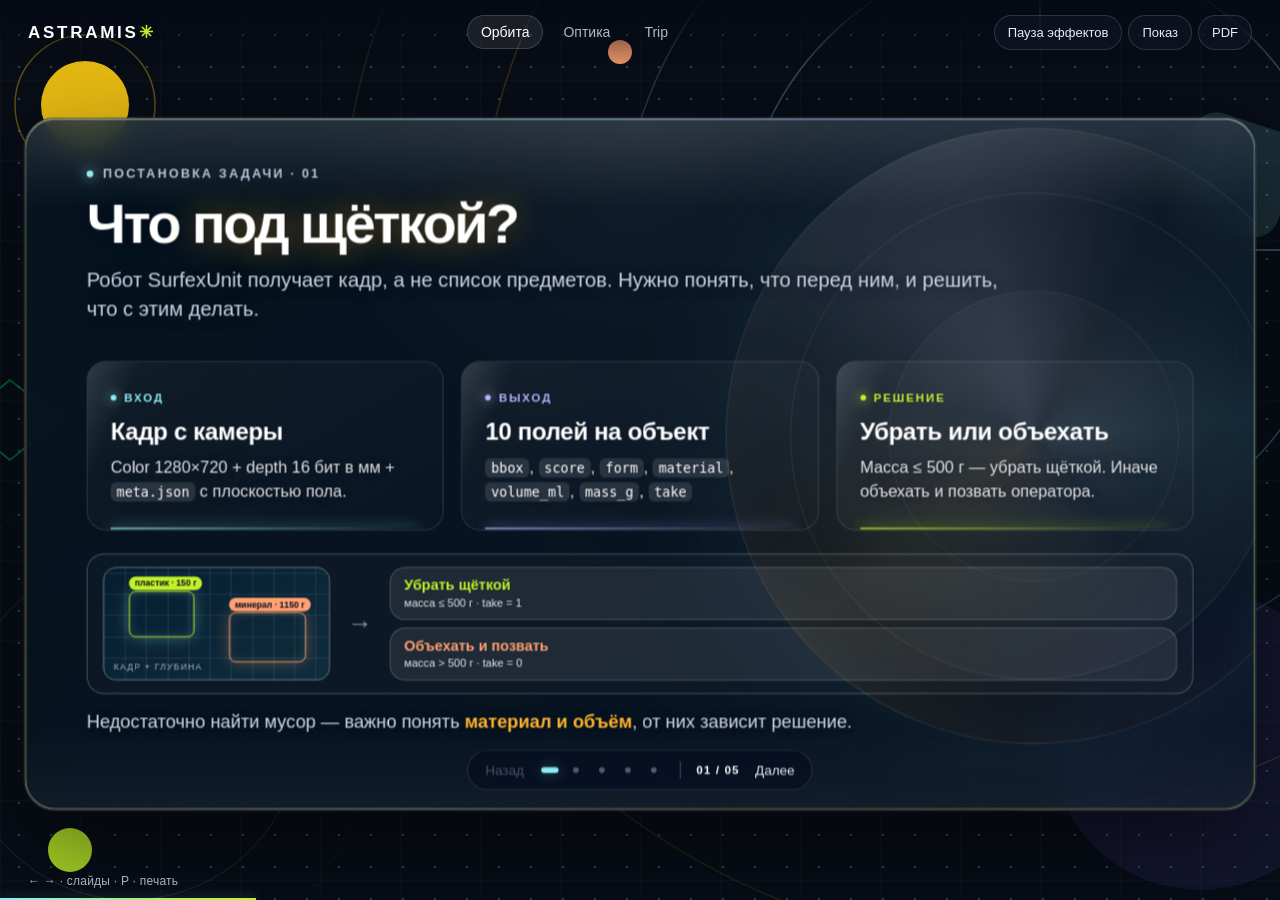
==== index.html @ 943f4153 "GitHub Pages:HTML-презентация Астрамис" ====
<!DOCTYPE html>
<html lang="ru">
<head>
<meta charset="UTF-8">
<meta name="viewport" content="width=device-width, initial-scale=1">
<title>Астрамис — Что под щёткой?</title>
<style>
  :root {
    --ink: #ffffff;
    --muted: rgba(255,255,255,.88);
    --faint: rgba(255,255,255,.62);
    --stroke: rgba(255,255,255,.34);
    --glass: rgba(255,255,255,.14);
    --glass-2: rgba(255,255,255,.08);
    /* Палитра «Научной орбиты» ЦУ + логотипа Astramis */
    --d: #8dedf9;   /* school tech, циан */
    --m: #ffb52e;   /* янтарный акцент логотипа Astramis */
    --v: #c1f229;   /* education lime ЦУ */
    --s: #b8b1ff;   /* expert blue / violet ЦУ */
    --shadow: 0 30px 80px rgba(6, 8, 34, .45), 0 8px 24px rgba(6, 8, 34, .22);
  }

  * { box-sizing: border-box; }

  html, body {
    margin: 0; height: 100%; overflow: hidden;
    background: #090b1c;
    color: var(--ink);
    font-family: -apple-system, BlinkMacSystemFont, "SF Pro Display", "SF Pro Text",
                 "Helvetica Neue", "Segoe UI", Roboto, Arial, sans-serif;
    -webkit-font-smoothing: antialiased;
  }

  /* --- Фон: техническая «орбитальная» сетка, не мягкий градиент --------- */
  #backdrop { position: fixed; inset: 0; overflow: hidden; background: #080d16; }
  #backdrop > svg { width: 100%; height: 100%; display: block; }
  .orbit-spin { transform-origin: 1120px 250px; animation: orbit 90s linear infinite; }
  @keyframes orbit { to { transform: rotate(360deg); } }

  /* --- Основная стеклянная поверхность (один слой стекла) ------------- */
  #stage {
    position: fixed; left: 50%; top: 50%;
    width: 1280px; height: 720px;
    transform-origin: center center;
    border-radius: 44px;
    background:
      linear-gradient(150deg, rgba(2,10,20,.42), rgba(2,10,20,.22) 50%, rgba(2,10,20,.38)),
      linear-gradient(150deg, rgba(255,255,255,.16) 0%, rgba(255,255,255,.05) 42%, rgba(255,255,255,.11) 100%);
    backdrop-filter: blur(26px) saturate(185%);
    backdrop-filter: url(#lens-refract) blur(26px) saturate(185%);
    -webkit-backdrop-filter: blur(26px) saturate(185%);
    border: 1px solid rgba(255,255,255,.46);
    box-shadow: var(--shadow),
                inset 0 2px 0 rgba(255,255,255,.88),
                inset 0 -22px 50px rgba(22,12,64,.22),
                inset 0 -3px 0 rgba(255,255,255,.30),
                inset 0 0 80px rgba(255,255,255,.07),
                0 0 0 1px rgba(150,210,255,.18);
    overflow: hidden;
    isolation: isolate;
  }
  /* Хроматический край — радужная кромка настоящей линзы */
  #stage::before {
    content: ""; position: absolute; inset: 0; border-radius: inherit;
    padding: 3px; z-index: 6; pointer-events: none;
    background: conic-gradient(from 215deg,
      rgba(255,255,255,1) 0deg, rgba(255,169,10,.95) 55deg, rgba(141,237,249,.95) 115deg,
      rgba(184,177,255,.95) 180deg, rgba(193,242,41,.9) 250deg,
      rgba(255,181,46,.95) 310deg, rgba(255,255,255,1) 360deg);
    -webkit-mask: linear-gradient(#000 0 0) content-box, linear-gradient(#000 0 0);
    -webkit-mask-composite: xor; mask-composite: exclude;
    opacity: 1;
  }
  /* Зеркальный блик, следующий за курсором */
  #stage::after {
    content: ""; position: absolute; inset: 0; border-radius: inherit;
    z-index: 5; pointer-events: none;
    background: radial-gradient(560px circle at var(--mx, 50%) var(--my, 0%),
      rgba(255,255,255,.16), rgba(255,255,255,.05) 38%, transparent 64%);
    opacity: .7; transition: opacity .3s ease;
  }

  /* Декоративная линза и верхний блик — объём стекла */
  .lens { position: absolute; z-index: 1; pointer-events: none;
    right: -90px; top: 46%; width: 640px; height: 640px; border-radius: 50%;
    transform: translateY(-50%);
    background:
      radial-gradient(circle at 34% 28%, rgba(255,255,255,.20), transparent 52%),
      conic-gradient(from 30deg, transparent 0deg, rgba(141,237,249,.16) 55deg,
        transparent 110deg, rgba(255,169,10,.14) 200deg, transparent 260deg,
        rgba(184,177,255,.14) 315deg, transparent 360deg);
    border: 1px solid rgba(255,255,255,.20);
    box-shadow: inset 0 0 90px rgba(255,255,255,.09), inset 0 -40px 90px rgba(2,10,20,.24),
                0 0 140px rgba(141,237,249,.12);
    opacity: .55;
  }
  .lens::before, .lens::after { content: ""; position: absolute; border-radius: 50%; }
  .lens::before { inset: 66px; border: 1px solid rgba(255,255,255,.16);
    background: radial-gradient(circle at 60% 70%, rgba(255,255,255,.09), transparent 60%); }
  .lens::after { inset: 168px; border: 1px solid rgba(255,255,255,.12);
    background: radial-gradient(circle at 40% 30%, rgba(255,255,255,.10), transparent 65%); }
  .sheen { position: absolute; inset: 0; z-index: 4; pointer-events: none; border-radius: inherit;
    background: linear-gradient(180deg, rgba(255,255,255,.12) 0%, transparent 13%,
      transparent 88%, rgba(255,255,255,.04) 100%);
    overflow: hidden;
  }
  .sheen::after { content: ""; position: absolute; inset: -30%;
    background: linear-gradient(105deg, transparent 43%, rgba(255,255,255,.09) 50%, transparent 57%);
    transform: translateX(-45%); animation: sweep 11s ease-in-out infinite; }
  @keyframes sweep { 0%, 55% { transform: translateX(-45%); } 100% { transform: translateX(45%); } }

  .slide {
    position: absolute; inset: 0; z-index: 2;
    padding: 54px 76px 92px;
    display: none; flex-direction: column;
    animation: rise .5s cubic-bezier(.22,1,.36,1) both;
  }
  .slide.active { display: flex; }
  @keyframes rise { from { opacity: 0; transform: translateY(14px) scale(.99); } to { opacity: 1; transform: none; } }

  .kicker { display: flex; align-items: center; gap: 10px; margin-bottom: 14px;
    font-size: 12px; font-weight: 700; letter-spacing: .24em; text-transform: uppercase;
    color: var(--faint); }
  .kicker i { width: 7px; height: 7px; border-radius: 50%; background: var(--d);
    box-shadow: 0 0 14px var(--d); }

  h1 { margin: 0; font-size: 56px; line-height: 1.03; letter-spacing: -.038em;
       font-weight: 700; color: #fff; text-shadow: 0 2px 22px rgba(4, 6, 28, .6); }
  h1 .accent { color: #fff; text-shadow: 0 0 34px rgba(255,181,46,.45), 0 2px 22px rgba(2,6,16,.6); }
  .sub { margin: 14px 0 0; font-size: 20px; line-height: 1.45; color: rgba(255,255,255,.92);
    max-width: 980px; text-shadow: 0 2px 14px rgba(8,10,40,.48); }

  /* --- Полупрозрачные карточки: стекло только на одном слое ------------ */
  .cards { display: grid; gap: 18px; margin-top: 38px; }
  .cards.cols-3 { grid-template-columns: repeat(3, 1fr); }
  .card {
    position: relative; overflow: hidden;
    border-radius: 28px; padding: 26px 24px;
    background: linear-gradient(155deg, rgba(255,255,255,.19), rgba(255,255,255,.055));
    border: 1px solid rgba(255,255,255,.3);
    box-shadow: inset 0 1px 0 rgba(255,255,255,.5), 0 14px 34px rgba(8,10,40,.18);
    transition: transform .35s cubic-bezier(.22,1,.36,1), box-shadow .35s ease, background .35s ease;
  }
  .card::before { content: ""; position: absolute; inset: 0; pointer-events: none;
    background: linear-gradient(115deg, transparent 28%, rgba(255,255,255,.18) 45%, transparent 62%);
    transform: translateX(-60%); transition: transform .7s ease; }
  .card::after { content: ""; position: absolute; left: 24px; right: 24px; bottom: 0; height: 2px;
    background: linear-gradient(90deg, var(--c), transparent); opacity: .8;
    box-shadow: 0 0 14px var(--c); }
  .card:hover { transform: translateY(-4px);
    box-shadow: inset 0 1px 0 rgba(255,255,255,.65), 0 22px 46px rgba(8,10,40,.26); }
  .card:hover::before { transform: translateX(60%); }
  .card .tag { display: inline-flex; align-items: center; gap: 8px; font-size: 11px;
    font-weight: 800; letter-spacing: .16em; text-transform: uppercase; color: var(--c, #fff);
    margin-bottom: 14px; }
  .card .tag::before { content: ""; width: 6px; height: 6px; border-radius: 50%;
    background: currentColor; box-shadow: 0 0 12px currentColor; }
  .card h3 { margin: 0 0 10px; font-size: 22px; font-weight: 650; letter-spacing: -.015em; }
  .card p { margin: 0; font-size: 15.5px; line-height: 1.5; color: rgba(255,255,255,.88);
    text-shadow: 0 1px 10px rgba(10,10,40,.35); }
  .card code { font-family: "SF Mono", ui-monospace, Menlo, monospace; font-size: 13.5px;
    color: #fff; background: rgba(255,255,255,.12); padding: 2px 6px; border-radius: 6px; }

  /* Мини-превью демо на первом слайде */
  .preview-strip { margin-top: 24px; border-radius: 24px; padding: 13px 16px;
    display: flex; align-items: center; gap: 18px;
    background: linear-gradient(100deg, rgba(255,255,255,.15), rgba(255,255,255,.04));
    border: 1px solid rgba(255,255,255,.26);
    box-shadow: inset 0 1px 0 rgba(255,255,255,.45), 0 12px 30px rgba(8,10,40,.16); }
  .mini-frame { position: relative; width: 236px; height: 118px; flex: none; overflow: hidden;
    border-radius: 14px; border: 1px solid rgba(255,255,255,.3);
    background:
      repeating-linear-gradient(0deg, rgba(255,255,255,.09) 0 1px, transparent 1px 22px),
      repeating-linear-gradient(90deg, rgba(255,255,255,.09) 0 1px, transparent 1px 22px),
      linear-gradient(150deg, rgba(6,32,54,.8), rgba(18,58,74,.65)); }
  .mini-frame::after { content: "КАДР + ГЛУБИНА"; position: absolute; left: 10px; bottom: 8px;
    font-size: 9px; letter-spacing: .14em; color: rgba(255,255,255,.65); }
  .bbox { position: absolute; border: 1.5px solid; border-radius: 7px; }
  .bbox.a { left: 26px; top: 24px; width: 68px; height: 48px; border-color: var(--v);
    box-shadow: 0 0 16px rgba(143,240,210,.35), inset 0 0 12px rgba(143,240,210,.14); }
  .bbox.b { right: 24px; top: 46px; width: 80px; height: 52px; border-color: #ffa171;
    box-shadow: 0 0 16px rgba(255,161,113,.32), inset 0 0 12px rgba(255,161,113,.12); }
  .bbox span { position: absolute; top: -16px; left: -1px; white-space: nowrap;
    font-size: 9px; padding: 2px 6px; border-radius: 99px; color: #0a0c20; font-weight: 700; }
  .bbox.a span { background: var(--v); }
  .bbox.b span { background: #ffa171; }
  .decisions { flex: 1; display: grid; gap: 8px; }
  .decision { border-radius: 16px; padding: 9px 14px;
    background: rgba(255,255,255,.08); border: 1px solid rgba(255,255,255,.2); }
  .decision b { display: block; font-size: 15px; font-weight: 700; }
  .decision span { font-size: 11.5px; color: var(--muted); }
  .decision.go b { color: var(--v); }
  .decision.no b { color: #ffa171; }
  .strip-arrow { font-size: 26px; color: rgba(255,255,255,.55); }

  .bottom-line { margin-top: auto; padding-top: 18px; font-size: 18px;
    color: rgba(255,255,255,.9); text-shadow: 0 1px 12px rgba(8,10,40,.3); }
  .bottom-line b { color: var(--m); font-weight: 650; }

  /* --- Слайд 2: конвейер ------------------------------------------------ */
  .flow { display: flex; align-items: stretch; gap: 8px; margin-top: 36px; }
  .step { flex: 1; position: relative; overflow: hidden; border-radius: 26px;
    padding: 24px 18px 22px;
    background: linear-gradient(160deg, rgba(255,255,255,.17), rgba(255,255,255,.05));
    border: 1px solid rgba(255,255,255,.28);
    box-shadow: inset 0 1px 0 rgba(255,255,255,.48), 0 12px 30px rgba(8,10,40,.16); }
  .step .n { position: absolute; right: 16px; top: 8px; font-size: 48px; font-weight: 700;
    letter-spacing: -.06em; color: rgba(255,255,255,.09); }
  .step h3 { margin: 0 0 10px; font-size: 19px; font-weight: 650; color: var(--c); }
  .step p { margin: 0; font-size: 14.5px; line-height: 1.48; color: var(--muted); }
  .step code { font-family: "SF Mono", ui-monospace, Menlo, monospace; font-size: 12.5px; color: #fff; }
  .arrow { align-self: center; font-size: 22px; color: rgba(255,255,255,.5); padding: 0 2px; }
  .badges { display: flex; gap: 10px; margin-top: 24px; flex-wrap: wrap; }
  .badge { font-size: 13.5px; padding: 9px 16px; border-radius: 999px;
    background: rgba(255,255,255,.10); border: 1px solid rgba(255,255,255,.26);
    box-shadow: inset 0 1px 0 rgba(255,255,255,.35); color: var(--muted); }
  .badge b { color: #fff; font-weight: 650; }

  /* --- Слайд 3: метрика ------------------------------------------------- */
  .formula { margin-top: 26px; border-radius: 24px; padding: 22px 28px;
    font-size: 27px; font-weight: 650; letter-spacing: -.01em;
    background: linear-gradient(100deg, rgba(141,237,249,.18), rgba(184,177,255,.14), rgba(255,181,46,.16));
    border: 1px solid rgba(255,255,255,.34);
    box-shadow: inset 0 1px 0 rgba(255,255,255,.55), 0 14px 34px rgba(8,10,40,.2); }
  .formula .d { color: var(--d); } .formula .m { color: var(--m); }
  .formula .v { color: var(--v); } .formula .s { color: var(--s); }
  .metric-table { width: 100%; border-collapse: separate; border-spacing: 0 8px;
    margin-top: 16px; font-size: 16.5px; table-layout: fixed; }
  .metric-table th { text-align: left; font-size: 11px; letter-spacing: .16em;
    text-transform: uppercase; color: var(--faint); padding: 0 14px 4px; font-weight: 700; }
  .metric-table th:nth-child(1) { width: 20%; }
  .metric-table th:nth-child(2) { width: 8%; }
  .metric-table th:nth-child(3) { width: 42%; }
  .metric-table th:nth-child(4) { width: 24%; }
  .metric-table th:nth-child(5) { width: 6%; }
  .metric-table td { padding: 12px 14px; background: rgba(255,255,255,.07);
    border-top: 1px solid rgba(255,255,255,.18); border-bottom: 1px solid rgba(255,255,255,.12); }
  .metric-table td:first-child { border-radius: 16px 0 0 16px; border-left: 1px solid rgba(255,255,255,.18); font-weight: 650; }
  .metric-table td:last-child { border-radius: 0 16px 16px 0; border-right: 1px solid rgba(255,255,255,.18); }
  .metric-table .w { font-weight: 750; font-variant-numeric: tabular-nums; }
  .bar { height: 10px; border-radius: 99px; background: rgba(0,0,0,.18); overflow: hidden;
    box-shadow: inset 0 1px 2px rgba(0,0,0,.2); }
  .bar > i { display: block; height: 100%; border-radius: 99px; background: var(--c);
    box-shadow: 0 0 16px var(--c); }
  .metric-table .base { color: var(--m); font-weight: 750; font-variant-numeric: tabular-nums; }

  .note { margin-top: auto; padding: 16px 22px; border-radius: 20px; font-size: 16.5px;
    background: linear-gradient(100deg, rgba(255,181,46,.16), rgba(255,255,255,.05));
    border: 1px solid rgba(255,190,80,.35);
    box-shadow: inset 0 1px 0 rgba(255,255,255,.4), 0 12px 28px rgba(8,10,40,.16); }
  .note b { color: var(--m); font-weight: 700; }

  /* --- Слайд 4: результаты ---------------------------------------------- */
  .results-grid { display: grid; grid-template-columns: 1.05fr .95fr; gap: 22px; margin-top: 30px; }
  table.results { width: 100%; border-collapse: separate; border-spacing: 0 6px; font-size: 17px; }
  table.results th, table.results td { padding: 11px 12px; text-align: right; }
  table.results th:first-child, table.results td:first-child { text-align: left; }
  table.results thead th { color: var(--faint); font-size: 11px; letter-spacing: .16em;
    text-transform: uppercase; }
  table.results tbody td { background: rgba(255,255,255,.07);
    border-top: 1px solid rgba(255,255,255,.16); border-bottom: 1px solid rgba(255,255,255,.1);
    font-variant-numeric: tabular-nums; }
  table.results tbody td:first-child { border-radius: 14px 0 0 14px; border-left: 1px solid rgba(255,255,255,.16); }
  table.results tbody td:last-child { border-radius: 0 14px 14px 0; border-right: 1px solid rgba(255,255,255,.16); }
  table.results .was { color: var(--muted); }
  table.results .now { font-weight: 750; color: var(--v); }
  table.results tfoot td { font-weight: 750; font-size: 20px; padding-top: 12px; }
  .chart { border-radius: 26px; padding: 22px 24px;
    background: linear-gradient(155deg, rgba(255,255,255,.16), rgba(255,255,255,.05));
    border: 1px solid rgba(255,255,255,.28);
    box-shadow: inset 0 1px 0 rgba(255,255,255,.5), 0 14px 34px rgba(8,10,40,.18); }
  .chart h4 { margin: 0 0 20px; font-size: 11px; color: var(--faint);
    text-transform: uppercase; letter-spacing: .16em; }
  .chart-row { margin-bottom: 16px; }
  .chart-row .lbl { display: flex; justify-content: space-between; font-size: 13.5px; margin-bottom: 7px; }
  .chart-row .lbl span:first-child { color: var(--c); font-weight: 700; }
  .chart-pair { height: 11px; background: rgba(0,0,0,.18); border-radius: 99px;
    position: relative; overflow: hidden; box-shadow: inset 0 1px 2px rgba(0,0,0,.2); }
  .chart-pair .old { position: absolute; inset: 0 auto 0 0; width: 0;
    background: rgba(255,255,255,.28); border-radius: 99px; }
  .chart-pair .new { position: absolute; inset: 0 auto 0 0; width: 0;
    background: var(--c); border-radius: 99px; box-shadow: 0 0 16px var(--c); }

  /* --- Слайд 5: разбор -------------------------------------------------- */
  .cols-3-plain { display: grid; grid-template-columns: repeat(3, 1fr); gap: 18px; margin-top: 28px; }
  .col { position: relative; border-radius: 26px; padding: 22px; overflow: hidden;
    background: linear-gradient(155deg, rgba(255,255,255,.16), rgba(255,255,255,.05));
    border: 1px solid rgba(255,255,255,.28);
    box-shadow: inset 0 1px 0 rgba(255,255,255,.48), 0 14px 34px rgba(8,10,40,.18); }
  .col::before { content: ""; position: absolute; left: 22px; right: 22px; top: 0; height: 3px;
    background: var(--c); box-shadow: 0 0 18px var(--c); border-radius: 0 0 99px 99px; }
  .col h3 { margin: 4px 0 14px; font-size: 19px; font-weight: 650; color: var(--c); }
  .col ul { margin: 0; padding-left: 18px; }
  .col li { font-size: 14.5px; line-height: 1.5; color: var(--muted); margin-bottom: 9px; }
  .col li::marker { color: var(--c); }

  .placeholder { margin-top: 18px; border-radius: 22px; padding: 14px 20px;
    text-align: center; font-size: 14.5px; color: var(--muted);
    background: rgba(255,255,255,.06); border: 1.5px dashed rgba(255,255,255,.3); }
  .placeholder img { display: none; max-height: 132px; max-width: 100%; border-radius: 12px; }
  .placeholder.filled { border-style: solid; padding: 8px; background: rgba(255,255,255,.12); }
  .placeholder.filled img { display: block; margin: 0 auto; }
  .placeholder.filled span { display: none; }

  /* --- Нижняя «панель инструментов» ------------------------------------ */
  .toolbar { position: absolute; z-index: 7; left: 50%; bottom: 22px; transform: translateX(-50%);
    height: 46px; padding: 0 18px; display: flex; align-items: center; gap: 16px;
    border-radius: 999px;
    background: linear-gradient(180deg, rgba(255,255,255,.20), rgba(255,255,255,.09));
    backdrop-filter: blur(24px) saturate(170%);
    -webkit-backdrop-filter: blur(24px) saturate(170%);
    border: 1px solid rgba(255,255,255,.4);
    box-shadow: inset 0 1px 0 rgba(255,255,255,.65), 0 12px 30px rgba(8,10,40,.3);
    font-size: 12px; letter-spacing: .1em; text-transform: uppercase; color: var(--faint);
    user-select: none; }
  .dots { display: flex; gap: 7px; }
  .dots i { width: 7px; height: 7px; border-radius: 50%; background: rgba(255,255,255,.32);
    transition: .35s cubic-bezier(.22,1,.36,1); }
  .dots i.on { width: 24px; border-radius: 99px; background: #fff; box-shadow: 0 0 14px rgba(255,255,255,.8); }
  .toolbar .sep { width: 1px; height: 18px; background: rgba(255,255,255,.25); }
  .toolbar .count { color: #fff; font-variant-numeric: tabular-nums; font-weight: 700; }

  .hint { position: fixed; right: 16px; bottom: 12px; z-index: 8;
    font-size: 11px; letter-spacing: .08em; color: rgba(255,255,255,.4); }

  @media (prefers-reduced-motion: reduce) {
    .orbit-spin, .sheen::after { animation: none !important; }
    .slide, .card { animation: none !important; transition: none !important; }
  }
  @supports not ((backdrop-filter: blur(1px)) or (-webkit-backdrop-filter: blur(1px))) {
    #stage { background: rgba(26,28,60,.94); }
  }

  @media print {
    @page { size: 16in 9in; margin: 0; }
    html, body { overflow: visible; background: #fff; }
    #backdrop { position: fixed; }
    .hint { display: none; }
    #stage { position: static; transform: none !important; width: 100%; height: auto;
             border-radius: 0; border: none; box-shadow: none; }
    .slide { position: relative; inset: auto; display: flex !important;
             width: 100%; height: 9in; page-break-after: always; break-after: page; }
  }
</style>
<link rel="stylesheet" href="assets/presentation.css">
</head>
<body data-theme="orbit">

<!-- SVG-фильтр: реальное преломление фона (линза), а не только размытие -->
<svg width="0" height="0" aria-hidden="true" style="position:absolute">
  <filter id="lens-refract" x="-15%" y="-15%" width="130%" height="130%">
    <feTurbulence type="fractalNoise" baseFrequency="0.0022 0.004" numOctaves="2" seed="7" result="noise"/>
    <feDisplacementMap in="SourceGraphic" in2="noise" scale="20"
                       xChannelSelector="R" yChannelSelector="G"/>
  </filter>
</svg>

<div id="backdrop">
  <svg viewBox="0 0 1440 900" preserveAspectRatio="xMidYMid slice" aria-hidden="true">
    <defs>
      <pattern id="fine-grid" width="80" height="80" patternUnits="userSpaceOnUse">
        <path d="M80 0H0V80" fill="none" stroke="rgba(255,255,255,.045)" stroke-width="1"/>
      </pattern>
      <pattern id="dot-grid" width="32" height="32" patternUnits="userSpaceOnUse">
        <circle cx="3" cy="3" r="1.3" fill="rgba(141,237,249,.22)"/>
      </pattern>
    </defs>
    <rect width="1440" height="900" fill="#080d16"/>
    <rect width="1440" height="900" fill="url(#fine-grid)"/>
    <rect width="1440" height="900" fill="url(#dot-grid)"/>

    <g class="orbit-spin" fill="none">
      <circle cx="1120" cy="250" r="300" stroke="rgba(141,237,249,.26)" stroke-width="1.5"/>
      <circle cx="1120" cy="250" r="420" stroke="rgba(184,177,255,.20)" stroke-width="1.5"/>
      <circle cx="1120" cy="250" r="560" stroke="rgba(253,205,18,.16)" stroke-width="1.5"/>
      <circle cx="1120" cy="250" r="700" stroke="rgba(193,242,41,.10)" stroke-width="1.5"/>
      <g stroke="rgba(141,237,249,.28)" stroke-width="2">
        <path d="M1120 -30V40 M1120 460V530 M840 250H910 M1330 250H1400"/>
      </g>
    </g>

    <g fill="none" stroke="rgba(255,255,255,.10)" stroke-width="1">
      <circle cx="210" cy="730" r="170"/>
      <circle cx="210" cy="730" r="240" stroke-dasharray="2 12"/>
    </g>

    <!-- Точные акценты палитры ЦУ -->
    <circle cx="165" cy="105" r="44" fill="#fdcd12" opacity=".9"/>
    <circle cx="165" cy="105" r="70" fill="none" stroke="#fdcd12" stroke-opacity=".35" stroke-width="1.5"/>
    <rect x="1260" y="120" width="110" height="110" rx="26" fill="#8dedf9" opacity=".14"
          transform="rotate(18 1315 175)"/>
    <circle cx="1280" cy="740" r="150" fill="#775aff" opacity=".10"/>
    <circle cx="150" cy="850" r="22" fill="#c1f229" opacity=".85"/>
    <circle cx="700" cy="52" r="12" fill="#ffa171" opacity=".9"/>
    <path d="M40 420L90 380L140 420L90 460Z" fill="none" stroke="#00a651"
          stroke-opacity=".5" stroke-width="2"/>
  </svg>
</div>

<div id="stage">
  <div class="lens"></div>
  <div class="sheen"></div>

  <!-- 1. ЗАДАЧА -->
  <section class="slide active">
    <div class="kicker"><i></i>Постановка задачи · 01</div>
    <h1>Что <span class="accent">под щёткой?</span></h1>
    <p class="sub">Робот SurfexUnit получает кадр, а не список предметов. Нужно понять, что перед ним, и решить, что с этим делать.</p>
    <div class="cards cols-3">
      <div class="card" style="--c: var(--d)">
        <div class="tag">Вход</div>
        <h3>Кадр с камеры</h3>
        <p>Color 1280×720 + depth 16 бит в мм + <code>meta.json</code> с плоскостью пола.</p>
      </div>
      <div class="card" style="--c: var(--s)">
        <div class="tag">Выход</div>
        <h3>10 полей на объект</h3>
        <p><code>bbox</code>, <code>score</code>, <code>form</code>, <code>material</code>, <code>volume_ml</code>, <code>mass_g</code>, <code>take</code></p>
      </div>
      <div class="card" style="--c: var(--v)">
        <div class="tag">Решение</div>
        <h3>Убрать или объехать</h3>
        <p>Масса ≤ 500 г — убрать щёткой. Иначе объехать и позвать оператора.</p>
      </div>
    </div>
    <div class="preview-strip">
      <div class="mini-frame">
        <div class="bbox a"><span>пластик · 150 г</span></div>
        <div class="bbox b"><span>минерал · 1150 г</span></div>
      </div>
      <div class="strip-arrow">→</div>
      <div class="decisions">
        <div class="decision go"><b>Убрать щёткой</b><span>масса ≤ 500 г · take = 1</span></div>
        <div class="decision no"><b>Объехать и позвать</b><span>масса &gt; 500 г · take = 0</span></div>
      </div>
    </div>
    <div class="bottom-line">Недостаточно найти мусор — важно понять <b>материал и объём</b>, от них зависит решение.</div>
  </section>

  <!-- 2. ПОДХОД -->
  <section class="slide">
    <div class="kicker"><i></i>Подход · 02</div>
    <h1>План конвейера: четыре шага</h1>
    <p class="sub">Рабочая схема решения. Итоговый состав подтвердим после экспериментов.</p>
    <div class="flow">
      <div class="step" style="--c: var(--d)"><div class="n">1</div><h3>Детектор</h3><p>YOLO-seg: bbox, маска и <code>form</code> — сыпучая или твёрдая.</p></div>
      <div class="arrow">→</div>
      <div class="step" style="--c: var(--m)"><div class="n">2</div><h3>Материал</h3><p>Crops по маскам: цвет, гистограммы, дыристость глубины → LogReg/CatBoost, при необходимости DINO/CLIP.</p></div>
      <div class="arrow">→</div>
      <div class="step" style="--c: var(--v)"><div class="n">3</div><h3>Объём</h3><p>Маска + глубина, калибровка по <code>form × material</code>; отдельно «нет глубины».</p></div>
      <div class="arrow">→</div>
      <div class="step" style="--c: var(--s)"><div class="n">4</div><h3>Решение</h3><p>Масса = объём × плотность → <code>take</code>, либо прямой классификатор.</p></div>
    </div>
    <div class="badges">
      <span class="badge">Валидация по <b>object_id</b></span>
      <span class="badge">Инференс <b>без интернета</b></span>
      <span class="badge">Для открытых весов <b>указать источник</b></span>
      <span class="badge">Один воспроизводимый ноутбук</span>
    </div>
    <div class="bottom-line">Сплит по объектам, а не по кадрам: <b>в тесте предметы новые</b>.</div>
  </section>

  <!-- 3. МЕТРИКА -->
  <section class="slide">
    <div class="kicker"><i></i>Метрика · 03</div>
    <h1>Где мы теряем баллы</h1>
    <div class="formula">Score = 100 × (<span class="d">0.40·D</span> + <span class="m">0.20·M</span> + <span class="v">0.25·V</span> + <span class="s">0.15·S</span>)</div>
    <table class="metric-table">
      <thead><tr><th>Часть</th><th>Вес</th><th>Что считает</th><th></th><th>Бейзлайн</th></tr></thead>
      <tbody>
        <tr style="--c: var(--d)"><td>D — детекция</td><td class="w">40%</td><td>mAP50 по форме, IoU ≥ 0.5</td><td><div class="bar"><i style="width:86%"></i></div></td><td class="base">0.86</td></tr>
        <tr style="--c: var(--m)"><td>M — материал</td><td class="w">20%</td><td>balanced accuracy, 6 классов</td><td><div class="bar"><i style="width:17%"></i></div></td><td class="base">0.17</td></tr>
        <tr style="--c: var(--v)"><td>V — объём</td><td class="w">25%</td><td>штраф за кратность ошибки (×3 → 0)</td><td><div class="bar"><i style="width:62%"></i></div></td><td class="base">0.62</td></tr>
        <tr style="--c: var(--s)"><td>S — решение</td><td class="w">15%</td><td>среднее по тяжёлым и лёгким</td><td><div class="bar"><i style="width:42%"></i></div></td><td class="base">0.42</td></tr>
      </tbody>
    </table>
    <div class="note">Резерв до максимума по округлённым компонентам: <b>M 16.6, V 9.5, S 8.7 балла</b>. Это ориентир, а не прогноз роста.</div>
  </section>

  <!-- 4. РЕЗУЛЬТАТЫ -->
  <section class="slide">
    <div class="kicker"><i></i>Результаты · 04</div>
    <h1>Результаты и точка отсчёта</h1>
    <p class="sub">Бейзлайн известен. Значения финальной модели добавим после одинакового прогона.</p>
    <div class="results-grid">
      <table class="results">
        <thead><tr><th>Метрика</th><th>Было</th><th>Стало</th><th>Δ</th></tr></thead>
        <tbody id="results-body"></tbody>
        <tfoot><tr><td>Score</td><td class="was" id="score-was">~59</td><td class="now" id="score-now">—</td><td id="score-delta">—</td></tr></tfoot>
      </table>
      <div class="chart">
        <h4>Было / Стало</h4>
        <div id="chart"></div>
      </div>
    </div>
    <div class="note">Сравнение — при одинаковом сплите, версии данных и seed. <b>Финальный прогон ещё не добавлен. Прочерки означают отсутствие результата.</b></div>
  </section>

  <!-- 5. ЧТО ПРОБОВАЛИ -->
  <section class="slide">
    <div class="kicker"><i></i>Разбор · 05</div>
    <h1>Эксперименты и зоны риска</h1>
    <div class="cols-3-plain">
      <div class="col" style="--c: var(--v)">
        <h3>Проверяем</h3>
        <ul>
          <li>Калибровка объёма по <code>form × material</code></li>
          <li>Классификатор материала на crops</li>
          <li>Отдельная обработка случаев без глубины</li>
        </ul>
      </div>
      <div class="col" style="--c: var(--m)">
        <h3>Сравниваем</h3>
        <ul>
          <li>Сырая глубина без калибровки</li>
          <li>Масса через объём и плотность</li>
          <li>Прямой классификатор take</li>
        </ul>
      </div>
      <div class="col" style="--c: var(--s)">
        <h3>Зоны риска</h3>
        <ul>
          <li>Стекло и блестящий металл — нет глубины</li>
          <li>Перекрытия и мелкие объекты</li>
          <li>Крупные промазы по объёму (×3 обнуляет V)</li>
        </ul>
      </div>
    </div>
    <div class="experiment-note"><b>Критерий сравнения</b><span>Меняем один блок. Смотрим D / M / V / S и итоговый Score на тех же объектах.</span></div>
    <div class="bottom-line">Каждое изменение проверяем отдельно: <b>один сплит, одинаковые данные</b>.</div>
  </section>

  <nav class="toolbar" aria-label="Управление слайдами">
    <button id="prev" aria-label="Предыдущий слайд">Назад</button>
    <div class="dots" id="dots"></div>
    <div class="sep"></div>
    <span class="count" id="count" aria-live="polite">01 / 05</span>
    <button id="next" aria-label="Следующий слайд">Далее</button>
  </nav>
</div>

<div class="hint">← → · слайды · P · печать</div>

<script>
  // ЕДИНОЕ МЕСТО ДЛЯ ЦИФР: замени null на результаты финального сабмита.
  const RESULTS = {
    D: { was: 0.86, now: null },
    M: { was: 0.17, now: null },
    V: { was: 0.62, now: null },
    S: { was: 0.42, now: null }
  };

  const META = {
    D: { name: 'D · детекция', color: '#8dedf9' },
    M: { name: 'M · материал', color: '#ffb52e' },
    V: { name: 'V · объём', color: '#c1f229' },
    S: { name: 'S · решение', color: '#b8b1ff' }
  };
  const WEIGHTS = { D: 0.40, M: 0.20, V: 0.25, S: 0.15 };
  const fmt = v => (v === null || v === undefined) ? '—' : Number(v).toFixed(2);

  function buildResults() {
    const body = document.getElementById('results-body');
    const chart = document.getElementById('chart');
    body.innerHTML = ''; chart.innerHTML = '';
    Object.keys(META).forEach(key => {
      const { was, now } = RESULTS[key];
      const delta = (now == null) ? null : now - was;
      const tr = document.createElement('tr');
      tr.innerHTML = '<td>' + META[key].name + '</td>' +
        '<td class="was">' + fmt(was) + '</td>' +
        '<td class="now">' + fmt(now) + '</td>' +
        '<td>' + (delta === null ? '—' : (delta >= 0 ? '+' : '') + delta.toFixed(2)) + '</td>';
      body.appendChild(tr);
      const row = document.createElement('div');
      row.className = 'chart-row'; row.style.setProperty('--c', META[key].color);
      row.innerHTML =
        '<div class="lbl"><span>' + META[key].name + '</span><span>' + fmt(was) + ' → ' + fmt(now) + '</span></div>' +
        '<div class="chart-pair"><div class="old" style="width:' + (was * 100) + '%"></div>' +
        '<div class="new" style="width:' + ((now || 0) * 100) + '%"></div></div>';
      chart.appendChild(row);
    });
    const score = data => Object.keys(WEIGHTS).reduce((s, k) =>
      s + (data[k] == null ? 0 : data[k]) * WEIGHTS[k], 0);
    const allFilled = Object.values(RESULTS).every(r => r.now != null);
    const baseScore = 100 * score(Object.fromEntries(Object.keys(META).map(k => [k, RESULTS[k].was])));
    document.getElementById('score-was').textContent = baseScore.toFixed(1);
    document.getElementById('score-now').textContent = allFilled
      ? (100 * score(Object.fromEntries(Object.keys(META).map(k => [k, RESULTS[k].now])))).toFixed(1) : '—';
    const difference = allFilled ? 100 * score(Object.fromEntries(Object.keys(META).map(k => [k, RESULTS[k].now]))) - baseScore : null;
    document.getElementById('score-delta').textContent = difference === null ? '—' : (difference >= 0 ? '+' : '') + difference.toFixed(1);
  }

  const stage = document.getElementById('stage');
  const slides = Array.from(document.querySelectorAll('.slide'));
  const dotHost = document.getElementById('dots');
  slides.forEach((slide, i) => {
    const dot = document.createElement('button');
    dot.setAttribute('aria-label', 'Слайд ' + (i + 1) + ': ' + slide.querySelector('h1').textContent);
    dot.addEventListener('click', () => show(i));
    dotHost.appendChild(dot);
  });
  let current = 0;

  function fit() {
    const scale = Math.min((window.innerWidth - 48) / 1280, (window.innerHeight - 116) / 720);
    stage.style.transform = 'translate(-50%, -50%) scale(' + scale + ')';
  }
  function show(n) {
    current = Math.max(0, Math.min(slides.length - 1, n));
    slides.forEach((s, i) => s.classList.toggle('active', i === current));
    Array.from(dotHost.children).forEach((d, i) => {
      d.classList.toggle('on', i === current);
      d.setAttribute('aria-current', i === current ? 'step' : 'false');
    });
    slides.forEach((s, i) => s.setAttribute('aria-hidden', i !== current));
    document.getElementById('prev').disabled = current === 0;
    document.getElementById('next').disabled = current === slides.length - 1;
    window.dispatchEvent(new CustomEvent('slide-change', {detail: {current, total: slides.length}}));
    const hash = '#slide-' + (current + 1);
    if (location.hash !== hash) history.replaceState(null, '', hash);
    document.getElementById('count').textContent =
      String(current + 1).padStart(2, '0') + ' / ' + String(slides.length).padStart(2, '0');
  }

  // Блик, который следует за курсором, — как отклик стекла на наклон устройства.
  stage.addEventListener('pointermove', e => {
    const r = stage.getBoundingClientRect();
    stage.style.setProperty('--mx', ((e.clientX - r.left) / r.width * 100) + '%');
    stage.style.setProperty('--my', ((e.clientY - r.top) / r.height * 100) + '%');
  });

  window.addEventListener('resize', fit);
  window.addEventListener('keydown', e => {
    if (e.target.closest('input, textarea, select, [contenteditable]')) return;
    if ((e.target.closest('button, a') && [' ', 'Enter'].includes(e.key))) return;
    if (e.ctrlKey || e.metaKey || e.altKey || document.body.classList.contains('deck-blackout')) return;
    if (document.querySelector('.deck-overview:not([hidden]), .deck-shortcuts:not([hidden])')) return;
    if (e.key === 'ArrowRight' || e.key === ' ' || e.key === 'PageDown') { e.preventDefault(); show(current + 1); }
    if (e.key === 'ArrowLeft' || e.key === 'PageUp') { e.preventDefault(); show(current - 1); }
    if (e.key === 'Home') show(0);
    if (e.key === 'End') show(slides.length - 1);
    if (e.key === 'p' || e.key === 'P') window.print();
  });
  stage.addEventListener('click', e => {
    if (e.target.closest('button, a, input, .toolbar')) return;
    if (e.clientX > window.innerWidth * 0.75) show(current + 1);
    else if (e.clientX < window.innerWidth * 0.25) show(current - 1);
  });



  buildResults(); fit(); show(Number(location.hash.match(/^#slide-([1-5])$/)?.[1] || 1) - 1);
</script>
<script src="assets/presentation.js"></script>
<script src="assets/export-layout.js"></script>
</body>
</html>
---- assets/presentation.css ----
/* Shared finishing layer. HTML files remain usable offline. */
:root { --cyan:#8dedf9; --acid:#c1f229; --pink:#fe68b9; }
body { background:#050914; }
.site-header { position:fixed; top:0; left:0; right:0; height:64px; z-index:50; display:flex; align-items:center; justify-content:space-between; gap:20px; padding:0 28px; background:linear-gradient(#050914e8,#05091400); }
.wordmark { color:#fff; text-decoration:none; font-size:17px; font-weight:800; letter-spacing:.16em; }
.wordmark span { color:var(--acid); }
.mode-nav,.display-tools { display:flex; align-items:center; gap:6px; }
.site-header a,.site-header button { -webkit-tap-highlight-color:transparent; }
.mode-nav a { color:#aeb9ca; text-decoration:none; padding:9px 14px; font-size:14px; border-radius:20px; transition:.2s; }
.mode-nav a[aria-current="page"] { background:#ffffff14; color:#fff; box-shadow:inset 0 0 0 1px #ffffff26; }
button { font:inherit; cursor:pointer; }
.display-tools button { border:1px solid #ffffff25; border-radius:20px; background:#101525aa; color:#e7ecf4; padding:9px 13px; font-size:13px; }
button:focus-visible,a:focus-visible { outline:2px solid var(--cyan); outline-offset:5px; }
button:disabled { opacity:.3; cursor:default; }
#stage { top:calc(50% + 14px); border-radius:32px; border-color:#ffffff32; box-shadow:0 36px 100px #0007,inset 0 1px 0 #ffffff80; }
#stage::before { padding:1px; opacity:.6; }
#stage::after { opacity:.3; }
.slide { padding:50px 64px 86px; }
h1 { font-size:58px; font-weight:720; letter-spacing:-.045em; }
.kicker { font-size:13px; color:#b6c3d6; letter-spacing:.18em; }
.sub { max-width:970px; color:#cdd5e2; font-size:21px; }
.card { background:linear-gradient(150deg,#ffffff0b,#ffffff03); border-color:#ffffff22; border-radius:20px; box-shadow:none; }
.card h3 { font-size:25px; }
.card p { font-size:17px; }
.card code { font-size:14px; }
.card .tag { font-size:12px; }
.preview-strip { border-radius:18px; background:#ffffff06; box-shadow:none; }
.bottom-line { font-size:19px; color:#d1d9e4; }
.note { font-size:17px; line-height:1.5; }
.step { border-radius:18px; background:#ffffff09; box-shadow:none; }
.step p { font-size:16px; }
.col { border-radius:18px; background:#ffffff07; box-shadow:none; }
.col li { font-size:16px; }
.col h3 { font-size:22px; }
.placeholder { border-radius:16px; color:#aeb9ca; font-size:15px; }
.toolbar { gap:16px; bottom:20px; height:42px; border:1px solid #ffffff25; box-shadow:none; background:#080f20c9; }
.toolbar>button { border:0; background:none; color:#e9edf8; font-size:14px; padding:8px 0; }
.dots { align-items:center; gap:5px; }
.dots button { position:relative; width:22px; height:28px; border:0; background:none; padding:0; }
.dots button::after { content:''; position:absolute; width:6px; height:6px; border-radius:20px; background:#ffffff50; top:11px; left:8px; transition:.25s; }
.dots button.on::after { width:18px; left:2px; background:var(--cyan); box-shadow:0 0 14px #8dedf966; }
.toolbar .count { font-size:12px; letter-spacing:.1em; }
.hint { left:28px; right:auto; bottom:12px; font-size:12px; letter-spacing:.02em; color:#a6b3c4; }
.motion-paused *, .motion-paused *::before, .motion-paused *::after { animation-play-state:paused!important; }
.motion-paused #face-overlays { visibility:hidden; }
body[data-theme="orbit"] #stage { background:linear-gradient(120deg,#061521d9,#0b1829b8); backdrop-filter:blur(16px); }
body[data-theme="optic"] #stage { background:linear-gradient(115deg,#040c17ed 20%,#0b1424cf); backdrop-filter:blur(4px); }
body[data-theme="optic"] .spiral { opacity:.85; }
body[data-theme="optic"] h1 { text-shadow:2px 0 #8dedf920,-2px 0 #b8b1ff20; }
body[data-theme="trip"] #stage { background:linear-gradient(115deg,#09051de8 20%,#130a2bce 75%,#181038c9); backdrop-filter:blur(12px) saturate(150%); -webkit-backdrop-filter:blur(12px) saturate(150%); }
body[data-theme="trip"] h1 { text-shadow:2px 0 #8dedf959,-2px 0 #fe68b959,0 0 45px #b8b1ff30; }
body[data-theme="trip"] .accent { color:#e8ffd1; }
body[data-theme="trip"] #backdrop::before { content:''; position:absolute; width:140vmax; height:140vmax; left:calc(50% - 70vmax); top:calc(50% - 70vmax); background:repeating-conic-gradient(from 0deg,#fe68b90b 0deg 10deg,#775aff18 10deg 20deg,transparent 20deg 30deg); animation:cosmic-drift 95s linear infinite; }
body[data-theme="trip"] #backdrop::after { content:''; position:absolute; inset:0; pointer-events:none; background:radial-gradient(ellipse at 8% 30%,#fe68b944,transparent 40%),radial-gradient(ellipse at 92% 75%,#8dedf933,transparent 45%); mix-blend-mode:screen; }
@keyframes cosmic-drift { to { transform:rotate(360deg); } }
#face-overlays { z-index:8; }
.ghost { height:auto; aspect-ratio:1; pointer-events:none; border-radius:50%; opacity:0; animation:orb-life var(--life,12s) ease-in-out forwards; filter:drop-shadow(0 0 20px color-mix(in srgb,var(--halo),transparent 65%)); }
.ghost::before,.ghost::after { content:''; position:absolute; inset:-6px; border:1px solid var(--halo); border-radius:50%; opacity:.55; }
.ghost::after { inset:-15px; border-style:dashed; opacity:.25; animation:cosmic-drift 38s linear infinite reverse; }
.ghost-portrait { position:absolute; inset:0; overflow:hidden; border-radius:50%; clip-path:circle(50%); background:radial-gradient(circle,#8dedf912,transparent); box-shadow:inset 0 0 0 1px #ffffff55; }
.ghost .ghost-portrait img { display:block; width:100%; height:100%; object-fit:cover; object-position:center 42%; border-radius:50%; clip-path:circle(50%); opacity:.42; animation:none; filter:saturate(.7) contrast(1.05); mix-blend-mode:screen; }
@keyframes orb-life { 0% {opacity:0;scale:.88;} 15%,75% {opacity:1;scale:1;} 100% {opacity:0;scale:1.08;} }
@media (prefers-reduced-motion:reduce) { *,*::before,*::after { animation:none!important; transition:none!important; } #face-overlays { display:none; } }
@media (max-width:760px) and (orientation:portrait) {
 html,body { min-height:100%; height:auto; overflow:auto; }
 .site-header { position:sticky; height:auto; min-height:100px; padding:14px 18px; flex-wrap:wrap; background:#070b18f0; gap:10px; }
 .wordmark { font-size:15px; }
 .mode-nav { order:3; width:100%; justify-content:center; }
 .mode-nav a { padding:7px 14px; }
 .display-tools #fullscreen { display:none; }
 .display-tools button { font-size:12px; padding:7px 10px; }
 #stage { position:relative; left:auto; top:auto; transform:none!important; width:auto; height:auto; min-height:calc(100svh - 116px); margin:8px; border-radius:24px; }
 .slide { position:relative; inset:auto; padding:28px 22px 100px; min-height:calc(100svh - 132px); }
 h1 { font-size:40px; }
 .kicker { font-size:11px; }
 .sub { font-size:17px; }
 .cards.cols-3,.results-grid,.cols-3-plain { grid-template-columns:1fr; gap:12px; margin-top:24px; }
 .card { padding:20px; }
 .card p,.col li { font-size:16px; }
 .preview-strip { flex-wrap:wrap; }
 .mini-frame { width:100%; }
 .strip-arrow { display:none; }
 .decisions { min-width:100%; }
 .bottom-line { margin-top:20px; font-size:17px; }
 .flow { display:grid; grid-template-columns:1fr; gap:12px; margin-top:24px; }
 .flow .arrow { display:none; }
 .step { padding:20px; }
 .badges { flex-wrap:wrap; }
 .formula { font-size:19px; line-height:1.6; white-space:normal; }
 .metric-table { font-size:13px; }
 .metric-table td,.metric-table th { padding:12px 5px; }
 .metric-table td:nth-child(4),.metric-table th:nth-child(4) { display:none; }
 .metric-table .base,.metric-table .w { font-size:17px; }
 .note { font-size:15px; }
 .hint { display:none; }
 .toolbar { gap:8px; padding:0 14px; width:max-content; max-width:96%; }
 .toolbar .sep { display:none; }
 .lens { opacity:.15; }
 #face-overlays { opacity:.5; }
}
@media print {
 @page {size:1280px 720px;margin:0;}
 html,body { width:1280px!important;height:auto!important;overflow:visible!important;background:#071222!important;print-color-adjust:exact;-webkit-print-color-adjust:exact; }
 .site-header,.toolbar,.hint,#face-overlays,#screamer,.lens,.sheen,#backdrop,#stage::before,#stage::after { display:none!important; }
 #stage { position:static!important; width:1280px!important;height:auto!important;margin:0!important;border:0!important;border-radius:0!important;transform:none!important;background:#071222!important;box-shadow:none!important;backdrop-filter:none!important; }
 .slide { position:relative!important;display:flex!important; width:1280px!important;height:720px!important; min-height:0!important; padding:50px 64px 50px!important;break-after:page;page-break-after:always;animation:none!important; }
 .slide:last-of-type { break-after:auto;page-break-after:auto; }
}

body[data-theme="trip"] #backdrop { background: #050914 url('psychedelic-orbit.png') center / cover no-repeat; }
body[data-theme="trip"] #backdrop > svg { mix-blend-mode:screen; opacity:.55; }
body[data-theme="trip"] #backdrop::after { background:radial-gradient(ellipse at 8% 30%,#fe68b92a,transparent 40%),radial-gradient(ellipse at 92% 75%,#8dedf92a,transparent 45%); }
/* Monochrome portraits and presentation tools. */
.ghost { filter:grayscale(1) drop-shadow(0 0 14px #ffffff1f); }
.ghost-portrait { background:none; }
.ghost .ghost-portrait img { opacity:.32; filter:grayscale(1) contrast(1.08); mix-blend-mode:normal; }
.ghost::before { opacity:.28; }
.ghost::after { opacity:.12; }
@keyframes orb-life { 0% {opacity:0;scale:.92;} 12%,40% {opacity:1;scale:1;} 100% {opacity:0;scale:1.06;} }
.faces-hidden #face-overlays { display:none; }
.experiment-note { margin-top:24px; padding:18px 0; border-top:1px solid #ffffff26; display:flex; gap:24px; font-size:17px; line-height:1.5; color:#c8d2e2; }
.experiment-note b { color:var(--cyan); flex-shrink:0; }
.presenter-menu { position:relative; }
.presenter-menu summary { cursor:pointer; list-style:none; border:1px solid #ffffff25; border-radius:20px; background:#101525aa; color:#e7ecf4; padding:9px 13px; font-size:13px; }
.presenter-menu summary::-webkit-details-marker { display:none; }
.presenter-popover { position:absolute; right:0; top:45px; width:240px; display:grid; gap:7px; background:#0b1124f5; border:1px solid #ffffff25; border-radius:20px; padding:12px; box-shadow:0 20px 60px #0008; }
.presenter-popover button { text-align:left; border-radius:12px; font-size:14px; }
.presenter-popover kbd { float:right; color:#8191ad; font:12px ui-monospace,monospace; }
.slide-progress { position:fixed; left:0; bottom:0; height:2px; width:20%; z-index:55; background:linear-gradient(90deg,var(--cyan),var(--acid)); transition:width .3s ease; box-shadow:0 0 12px #8dedf966; }
.deck-overview { position:fixed; inset:0; padding:70px max(24px,8vw); z-index:80; overflow:auto; background:#050914f5; backdrop-filter:blur(20px); }
.deck-overview[hidden],.deck-shortcuts[hidden] { display:none; }
.overview-heading { display:flex; justify-content:space-between; align-items:center; margin-bottom:40px; }
.overview-heading h2 { margin:0; font-size:36px; }
.overview-heading button { background:none; border:1px solid #ffffff40; border-radius:20px; color:white; padding:10px 18px; }
.overview-list { display:grid; grid-template-columns:repeat(2,minmax(0,1fr)); gap:18px; }
.overview-item { border:1px solid #ffffff26; padding:26px; background:#ffffff06; border-radius:20px; color:white; text-align:left; font-size:22px; line-height:1.4; }
.overview-item span { display:block; color:var(--cyan); font:14px ui-monospace,monospace; margin-bottom:14px; }
.overview-item[aria-current="step"] { border-color:var(--cyan); background:#8dedf914; }
.laser-pointer { position:fixed; width:12px; height:12px; border-radius:50%; background:#fe4444; box-shadow:0 0 0 6px #ff393920,0 0 24px #ff3939aa; transform:translate(-50%,-50%); pointer-events:none; z-index:90; display:none; }
.laser-enabled { cursor:crosshair; }
.laser-enabled .laser-pointer.is-visible { display:block; }
.deck-shortcuts { position:fixed; left:50%; top:50%; transform:translate(-50%,-50%); z-index:85; width:min(440px,90vw); padding:28px; border:1px solid #ffffff35; border-radius:24px; background:#080f20fa; box-shadow:0 25px 120px #000c; }
.deck-shortcuts h2 { font-size:24px; margin:0 0 20px; }
.deck-shortcuts p { display:flex; justify-content:space-between; margin:12px 0; color:#ccd6e8; }
.deck-shortcuts kbd { color:var(--cyan); }
.deck-shortcuts button { width:100%; padding:10px; margin-top:14px; color:white; background:#ffffff0e; border:1px solid #ffffff30; border-radius:12px; }
.deck-blackout::after { content:'Пауза · B или Esc, чтобы вернуться'; display:grid; place-items:center; position:fixed; inset:0; z-index:100; background:#000; color:#505663; font-size:14px; pointer-events:auto; }
@media (max-width:760px) and (orientation:portrait) { .experiment-note { flex-direction:column; gap:8px; } .overview-list { grid-template-columns:1fr; } .deck-overview { padding:32px 20px; } .overview-heading h2 { font-size:28px; } .presenter-menu summary { font-size:12px; padding:7px 10px; } }
@media print { .slide-progress,.deck-overview,.laser-pointer,.deck-shortcuts {display:none!important;} .deck-blackout::after {display:none!important;} }
@media (max-width:760px) and (orientation:portrait) {
 body { padding-top:104px; }
 .site-header { position:fixed; height:104px; min-height:104px; padding:10px 16px; gap:6px; }
 .wordmark { font-size:12px; letter-spacing:.1em; }
 .display-tools { gap:4px; }
 .display-tools button,.presenter-menu summary { font-size:11px; padding:7px 8px; }
 .mode-nav { gap:8px; }
 .mode-nav a { font-size:13px; padding:6px 14px; }
 #stage { min-height:calc(100svh - 120px); }
}
@media print { body {padding-top:0!important;} }
/* Trip screamer layer. Portraits retain their circular monochrome crop. */
#screamer { display:none;position:fixed;inset:0;z-index:65;overflow:hidden;pointer-events:none;background:#010208ed; }
#screamer.on { display:grid;place-items:center; }
#screamer img { display:block;width:min(90vw,90vh);height:min(90vw,90vh);object-fit:cover;object-position:center 40%;border-radius:50%;clip-path:circle(50%);filter:grayscale(1) contrast(1.8);animation:scream-impact .95s cubic-bezier(.12,.8,.2,1) both; }
#screamer[data-type="1"] img { filter:grayscale(1) invert(1) contrast(2);rotate:-12deg; }
#screamer[data-type="2"] img { filter:grayscale(1) contrast(2.2);rotate:8deg;box-shadow:-22vw 0 0 #ffffff10,22vw 0 0 #ffffff10; }
@keyframes scream-impact { 0% {opacity:0;scale:.2;} 8%,60% {opacity:1;scale:1.4;} 100% {opacity:0;scale:1.75;} }
.motion-paused #screamer,.screamers-off #screamer { display:none!important; }
/* Stable browser rendering used by the presentation converter. */
body.deck-capture { width:1280px!important;height:720px!important;overflow:hidden!important;padding:0!important; }
.deck-capture #stage { position:fixed!important;left:0!important;top:0!important;width:1280px!important;height:720px!important;transform:none!important;margin:0!important; }
.deck-capture .site-header,.deck-capture .toolbar,.deck-capture .hint,.deck-capture .slide-progress,.deck-capture #face-overlays,.deck-capture #screamer,.deck-capture .laser-pointer { display:none!important; }
.deck-capture *, .deck-capture *::before,.deck-capture *::after { animation:none!important;transition:none!important; }
.capture-background .slide,.capture-background .slide * { color:transparent!important;text-shadow:none!important; }
.capture-background .slide li::marker { color:transparent!important; }
@media print { #screamer {display:none!important;} }
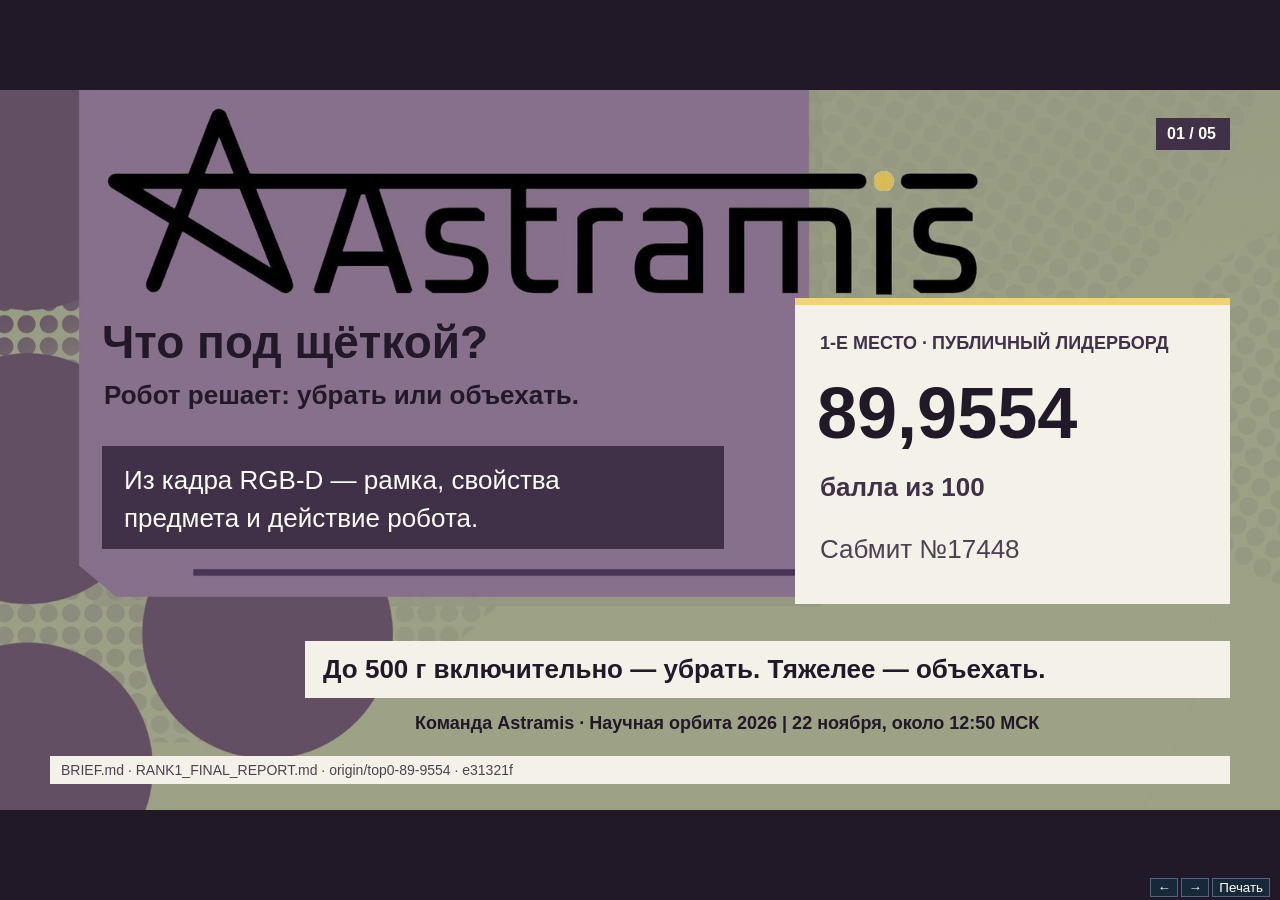
==== commit 768e4ab7: "Презентация защиты Astramis 89.9554 — только презентация, без кода репозитория" ====
--- a/index.html
+++ b/index.html
@@ -1,658 +1,23 @@
-<!DOCTYPE html>
-<html lang="ru">
-<head>
-<meta charset="UTF-8">
-<meta name="viewport" content="width=device-width, initial-scale=1">
-<title>Астрамис — Что под щёткой?</title>
+<!doctype html>
+<html lang="ru"><meta charset="utf-8"><meta name="viewport" content="width=device-width,initial-scale=1">
+<title>Astramis — финальная защита</title>
 <style>
-  :root {
-    --ink: #ffffff;
-    --muted: rgba(255,255,255,.88);
-    --faint: rgba(255,255,255,.62);
-    --stroke: rgba(255,255,255,.34);
-    --glass: rgba(255,255,255,.14);
-    --glass-2: rgba(255,255,255,.08);
-    /* Палитра «Научной орбиты» ЦУ + логотипа Astramis */
-    --d: #8dedf9;   /* school tech, циан */
-    --m: #ffb52e;   /* янтарный акцент логотипа Astramis */
-    --v: #c1f229;   /* education lime ЦУ */
-    --s: #b8b1ff;   /* expert blue / violet ЦУ */
-    --shadow: 0 30px 80px rgba(6, 8, 34, .45), 0 8px 24px rgba(6, 8, 34, .22);
-  }
-
-  * { box-sizing: border-box; }
-
-  html, body {
-    margin: 0; height: 100%; overflow: hidden;
-    background: #090b1c;
-    color: var(--ink);
-    font-family: -apple-system, BlinkMacSystemFont, "SF Pro Display", "SF Pro Text",
-                 "Helvetica Neue", "Segoe UI", Roboto, Arial, sans-serif;
-    -webkit-font-smoothing: antialiased;
-  }
-
-  /* --- Фон: техническая «орбитальная» сетка, не мягкий градиент --------- */
-  #backdrop { position: fixed; inset: 0; overflow: hidden; background: #080d16; }
-  #backdrop > svg { width: 100%; height: 100%; display: block; }
-  .orbit-spin { transform-origin: 1120px 250px; animation: orbit 90s linear infinite; }
-  @keyframes orbit { to { transform: rotate(360deg); } }
-
-  /* --- Основная стеклянная поверхность (один слой стекла) ------------- */
-  #stage {
-    position: fixed; left: 50%; top: 50%;
-    width: 1280px; height: 720px;
-    transform-origin: center center;
-    border-radius: 44px;
-    background:
-      linear-gradient(150deg, rgba(2,10,20,.42), rgba(2,10,20,.22) 50%, rgba(2,10,20,.38)),
-      linear-gradient(150deg, rgba(255,255,255,.16) 0%, rgba(255,255,255,.05) 42%, rgba(255,255,255,.11) 100%);
-    backdrop-filter: blur(26px) saturate(185%);
-    backdrop-filter: url(#lens-refract) blur(26px) saturate(185%);
-    -webkit-backdrop-filter: blur(26px) saturate(185%);
-    border: 1px solid rgba(255,255,255,.46);
-    box-shadow: var(--shadow),
-                inset 0 2px 0 rgba(255,255,255,.88),
-                inset 0 -22px 50px rgba(22,12,64,.22),
-                inset 0 -3px 0 rgba(255,255,255,.30),
-                inset 0 0 80px rgba(255,255,255,.07),
-                0 0 0 1px rgba(150,210,255,.18);
-    overflow: hidden;
-    isolation: isolate;
-  }
-  /* Хроматический край — радужная кромка настоящей линзы */
-  #stage::before {
-    content: ""; position: absolute; inset: 0; border-radius: inherit;
-    padding: 3px; z-index: 6; pointer-events: none;
-    background: conic-gradient(from 215deg,
-      rgba(255,255,255,1) 0deg, rgba(255,169,10,.95) 55deg, rgba(141,237,249,.95) 115deg,
-      rgba(184,177,255,.95) 180deg, rgba(193,242,41,.9) 250deg,
-      rgba(255,181,46,.95) 310deg, rgba(255,255,255,1) 360deg);
-    -webkit-mask: linear-gradient(#000 0 0) content-box, linear-gradient(#000 0 0);
-    -webkit-mask-composite: xor; mask-composite: exclude;
-    opacity: 1;
-  }
-  /* Зеркальный блик, следующий за курсором */
-  #stage::after {
-    content: ""; position: absolute; inset: 0; border-radius: inherit;
-    z-index: 5; pointer-events: none;
-    background: radial-gradient(560px circle at var(--mx, 50%) var(--my, 0%),
-      rgba(255,255,255,.16), rgba(255,255,255,.05) 38%, transparent 64%);
-    opacity: .7; transition: opacity .3s ease;
-  }
-
-  /* Декоративная линза и верхний блик — объём стекла */
-  .lens { position: absolute; z-index: 1; pointer-events: none;
-    right: -90px; top: 46%; width: 640px; height: 640px; border-radius: 50%;
-    transform: translateY(-50%);
-    background:
-      radial-gradient(circle at 34% 28%, rgba(255,255,255,.20), transparent 52%),
-      conic-gradient(from 30deg, transparent 0deg, rgba(141,237,249,.16) 55deg,
-        transparent 110deg, rgba(255,169,10,.14) 200deg, transparent 260deg,
-        rgba(184,177,255,.14) 315deg, transparent 360deg);
-    border: 1px solid rgba(255,255,255,.20);
-    box-shadow: inset 0 0 90px rgba(255,255,255,.09), inset 0 -40px 90px rgba(2,10,20,.24),
-                0 0 140px rgba(141,237,249,.12);
-    opacity: .55;
-  }
-  .lens::before, .lens::after { content: ""; position: absolute; border-radius: 50%; }
-  .lens::before { inset: 66px; border: 1px solid rgba(255,255,255,.16);
-    background: radial-gradient(circle at 60% 70%, rgba(255,255,255,.09), transparent 60%); }
-  .lens::after { inset: 168px; border: 1px solid rgba(255,255,255,.12);
-    background: radial-gradient(circle at 40% 30%, rgba(255,255,255,.10), transparent 65%); }
-  .sheen { position: absolute; inset: 0; z-index: 4; pointer-events: none; border-radius: inherit;
-    background: linear-gradient(180deg, rgba(255,255,255,.12) 0%, transparent 13%,
-      transparent 88%, rgba(255,255,255,.04) 100%);
-    overflow: hidden;
-  }
-  .sheen::after { content: ""; position: absolute; inset: -30%;
-    background: linear-gradient(105deg, transparent 43%, rgba(255,255,255,.09) 50%, transparent 57%);
-    transform: translateX(-45%); animation: sweep 11s ease-in-out infinite; }
-  @keyframes sweep { 0%, 55% { transform: translateX(-45%); } 100% { transform: translateX(45%); } }
-
-  .slide {
-    position: absolute; inset: 0; z-index: 2;
-    padding: 54px 76px 92px;
-    display: none; flex-direction: column;
-    animation: rise .5s cubic-bezier(.22,1,.36,1) both;
-  }
-  .slide.active { display: flex; }
-  @keyframes rise { from { opacity: 0; transform: translateY(14px) scale(.99); } to { opacity: 1; transform: none; } }
-
-  .kicker { display: flex; align-items: center; gap: 10px; margin-bottom: 14px;
-    font-size: 12px; font-weight: 700; letter-spacing: .24em; text-transform: uppercase;
-    color: var(--faint); }
-  .kicker i { width: 7px; height: 7px; border-radius: 50%; background: var(--d);
-    box-shadow: 0 0 14px var(--d); }
-
-  h1 { margin: 0; font-size: 56px; line-height: 1.03; letter-spacing: -.038em;
-       font-weight: 700; color: #fff; text-shadow: 0 2px 22px rgba(4, 6, 28, .6); }
-  h1 .accent { color: #fff; text-shadow: 0 0 34px rgba(255,181,46,.45), 0 2px 22px rgba(2,6,16,.6); }
-  .sub { margin: 14px 0 0; font-size: 20px; line-height: 1.45; color: rgba(255,255,255,.92);
-    max-width: 980px; text-shadow: 0 2px 14px rgba(8,10,40,.48); }
-
-  /* --- Полупрозрачные карточки: стекло только на одном слое ------------ */
-  .cards { display: grid; gap: 18px; margin-top: 38px; }
-  .cards.cols-3 { grid-template-columns: repeat(3, 1fr); }
-  .card {
-    position: relative; overflow: hidden;
-    border-radius: 28px; padding: 26px 24px;
-    background: linear-gradient(155deg, rgba(255,255,255,.19), rgba(255,255,255,.055));
-    border: 1px solid rgba(255,255,255,.3);
-    box-shadow: inset 0 1px 0 rgba(255,255,255,.5), 0 14px 34px rgba(8,10,40,.18);
-    transition: transform .35s cubic-bezier(.22,1,.36,1), box-shadow .35s ease, background .35s ease;
-  }
-  .card::before { content: ""; position: absolute; inset: 0; pointer-events: none;
-    background: linear-gradient(115deg, transparent 28%, rgba(255,255,255,.18) 45%, transparent 62%);
-    transform: translateX(-60%); transition: transform .7s ease; }
-  .card::after { content: ""; position: absolute; left: 24px; right: 24px; bottom: 0; height: 2px;
-    background: linear-gradient(90deg, var(--c), transparent); opacity: .8;
-    box-shadow: 0 0 14px var(--c); }
-  .card:hover { transform: translateY(-4px);
-    box-shadow: inset 0 1px 0 rgba(255,255,255,.65), 0 22px 46px rgba(8,10,40,.26); }
-  .card:hover::before { transform: translateX(60%); }
-  .card .tag { display: inline-flex; align-items: center; gap: 8px; font-size: 11px;
-    font-weight: 800; letter-spacing: .16em; text-transform: uppercase; color: var(--c, #fff);
-    margin-bottom: 14px; }
-  .card .tag::before { content: ""; width: 6px; height: 6px; border-radius: 50%;
-    background: currentColor; box-shadow: 0 0 12px currentColor; }
-  .card h3 { margin: 0 0 10px; font-size: 22px; font-weight: 650; letter-spacing: -.015em; }
-  .card p { margin: 0; font-size: 15.5px; line-height: 1.5; color: rgba(255,255,255,.88);
-    text-shadow: 0 1px 10px rgba(10,10,40,.35); }
-  .card code { font-family: "SF Mono", ui-monospace, Menlo, monospace; font-size: 13.5px;
-    color: #fff; background: rgba(255,255,255,.12); padding: 2px 6px; border-radius: 6px; }
-
-  /* Мини-превью демо на первом слайде */
-  .preview-strip { margin-top: 24px; border-radius: 24px; padding: 13px 16px;
-    display: flex; align-items: center; gap: 18px;
-    background: linear-gradient(100deg, rgba(255,255,255,.15), rgba(255,255,255,.04));
-    border: 1px solid rgba(255,255,255,.26);
-    box-shadow: inset 0 1px 0 rgba(255,255,255,.45), 0 12px 30px rgba(8,10,40,.16); }
-  .mini-frame { position: relative; width: 236px; height: 118px; flex: none; overflow: hidden;
-    border-radius: 14px; border: 1px solid rgba(255,255,255,.3);
-    background:
-      repeating-linear-gradient(0deg, rgba(255,255,255,.09) 0 1px, transparent 1px 22px),
-      repeating-linear-gradient(90deg, rgba(255,255,255,.09) 0 1px, transparent 1px 22px),
-      linear-gradient(150deg, rgba(6,32,54,.8), rgba(18,58,74,.65)); }
-  .mini-frame::after { content: "КАДР + ГЛУБИНА"; position: absolute; left: 10px; bottom: 8px;
-    font-size: 9px; letter-spacing: .14em; color: rgba(255,255,255,.65); }
-  .bbox { position: absolute; border: 1.5px solid; border-radius: 7px; }
-  .bbox.a { left: 26px; top: 24px; width: 68px; height: 48px; border-color: var(--v);
-    box-shadow: 0 0 16px rgba(143,240,210,.35), inset 0 0 12px rgba(143,240,210,.14); }
-  .bbox.b { right: 24px; top: 46px; width: 80px; height: 52px; border-color: #ffa171;
-    box-shadow: 0 0 16px rgba(255,161,113,.32), inset 0 0 12px rgba(255,161,113,.12); }
-  .bbox span { position: absolute; top: -16px; left: -1px; white-space: nowrap;
-    font-size: 9px; padding: 2px 6px; border-radius: 99px; color: #0a0c20; font-weight: 700; }
-  .bbox.a span { background: var(--v); }
-  .bbox.b span { background: #ffa171; }
-  .decisions { flex: 1; display: grid; gap: 8px; }
-  .decision { border-radius: 16px; padding: 9px 14px;
-    background: rgba(255,255,255,.08); border: 1px solid rgba(255,255,255,.2); }
-  .decision b { display: block; font-size: 15px; font-weight: 700; }
-  .decision span { font-size: 11.5px; color: var(--muted); }
-  .decision.go b { color: var(--v); }
-  .decision.no b { color: #ffa171; }
-  .strip-arrow { font-size: 26px; color: rgba(255,255,255,.55); }
-
-  .bottom-line { margin-top: auto; padding-top: 18px; font-size: 18px;
-    color: rgba(255,255,255,.9); text-shadow: 0 1px 12px rgba(8,10,40,.3); }
-  .bottom-line b { color: var(--m); font-weight: 650; }
-
-  /* --- Слайд 2: конвейер ------------------------------------------------ */
-  .flow { display: flex; align-items: stretch; gap: 8px; margin-top: 36px; }
-  .step { flex: 1; position: relative; overflow: hidden; border-radius: 26px;
-    padding: 24px 18px 22px;
-    background: linear-gradient(160deg, rgba(255,255,255,.17), rgba(255,255,255,.05));
-    border: 1px solid rgba(255,255,255,.28);
-    box-shadow: inset 0 1px 0 rgba(255,255,255,.48), 0 12px 30px rgba(8,10,40,.16); }
-  .step .n { position: absolute; right: 16px; top: 8px; font-size: 48px; font-weight: 700;
-    letter-spacing: -.06em; color: rgba(255,255,255,.09); }
-  .step h3 { margin: 0 0 10px; font-size: 19px; font-weight: 650; color: var(--c); }
-  .step p { margin: 0; font-size: 14.5px; line-height: 1.48; color: var(--muted); }
-  .step code { font-family: "SF Mono", ui-monospace, Menlo, monospace; font-size: 12.5px; color: #fff; }
-  .arrow { align-self: center; font-size: 22px; color: rgba(255,255,255,.5); padding: 0 2px; }
-  .badges { display: flex; gap: 10px; margin-top: 24px; flex-wrap: wrap; }
-  .badge { font-size: 13.5px; padding: 9px 16px; border-radius: 999px;
-    background: rgba(255,255,255,.10); border: 1px solid rgba(255,255,255,.26);
-    box-shadow: inset 0 1px 0 rgba(255,255,255,.35); color: var(--muted); }
-  .badge b { color: #fff; font-weight: 650; }
-
-  /* --- Слайд 3: метрика ------------------------------------------------- */
-  .formula { margin-top: 26px; border-radius: 24px; padding: 22px 28px;
-    font-size: 27px; font-weight: 650; letter-spacing: -.01em;
-    background: linear-gradient(100deg, rgba(141,237,249,.18), rgba(184,177,255,.14), rgba(255,181,46,.16));
-    border: 1px solid rgba(255,255,255,.34);
-    box-shadow: inset 0 1px 0 rgba(255,255,255,.55), 0 14px 34px rgba(8,10,40,.2); }
-  .formula .d { color: var(--d); } .formula .m { color: var(--m); }
-  .formula .v { color: var(--v); } .formula .s { color: var(--s); }
-  .metric-table { width: 100%; border-collapse: separate; border-spacing: 0 8px;
-    margin-top: 16px; font-size: 16.5px; table-layout: fixed; }
-  .metric-table th { text-align: left; font-size: 11px; letter-spacing: .16em;
-    text-transform: uppercase; color: var(--faint); padding: 0 14px 4px; font-weight: 700; }
-  .metric-table th:nth-child(1) { width: 20%; }
-  .metric-table th:nth-child(2) { width: 8%; }
-  .metric-table th:nth-child(3) { width: 42%; }
-  .metric-table th:nth-child(4) { width: 24%; }
-  .metric-table th:nth-child(5) { width: 6%; }
-  .metric-table td { padding: 12px 14px; background: rgba(255,255,255,.07);
-    border-top: 1px solid rgba(255,255,255,.18); border-bottom: 1px solid rgba(255,255,255,.12); }
-  .metric-table td:first-child { border-radius: 16px 0 0 16px; border-left: 1px solid rgba(255,255,255,.18); font-weight: 650; }
-  .metric-table td:last-child { border-radius: 0 16px 16px 0; border-right: 1px solid rgba(255,255,255,.18); }
-  .metric-table .w { font-weight: 750; font-variant-numeric: tabular-nums; }
-  .bar { height: 10px; border-radius: 99px; background: rgba(0,0,0,.18); overflow: hidden;
-    box-shadow: inset 0 1px 2px rgba(0,0,0,.2); }
-  .bar > i { display: block; height: 100%; border-radius: 99px; background: var(--c);
-    box-shadow: 0 0 16px var(--c); }
-  .metric-table .base { color: var(--m); font-weight: 750; font-variant-numeric: tabular-nums; }
-
-  .note { margin-top: auto; padding: 16px 22px; border-radius: 20px; font-size: 16.5px;
-    background: linear-gradient(100deg, rgba(255,181,46,.16), rgba(255,255,255,.05));
-    border: 1px solid rgba(255,190,80,.35);
-    box-shadow: inset 0 1px 0 rgba(255,255,255,.4), 0 12px 28px rgba(8,10,40,.16); }
-  .note b { color: var(--m); font-weight: 700; }
-
-  /* --- Слайд 4: результаты ---------------------------------------------- */
-  .results-grid { display: grid; grid-template-columns: 1.05fr .95fr; gap: 22px; margin-top: 30px; }
-  table.results { width: 100%; border-collapse: separate; border-spacing: 0 6px; font-size: 17px; }
-  table.results th, table.results td { padding: 11px 12px; text-align: right; }
-  table.results th:first-child, table.results td:first-child { text-align: left; }
-  table.results thead th { color: var(--faint); font-size: 11px; letter-spacing: .16em;
-    text-transform: uppercase; }
-  table.results tbody td { background: rgba(255,255,255,.07);
-    border-top: 1px solid rgba(255,255,255,.16); border-bottom: 1px solid rgba(255,255,255,.1);
-    font-variant-numeric: tabular-nums; }
-  table.results tbody td:first-child { border-radius: 14px 0 0 14px; border-left: 1px solid rgba(255,255,255,.16); }
-  table.results tbody td:last-child { border-radius: 0 14px 14px 0; border-right: 1px solid rgba(255,255,255,.16); }
-  table.results .was { color: var(--muted); }
-  table.results .now { font-weight: 750; color: var(--v); }
-  table.results tfoot td { font-weight: 750; font-size: 20px; padding-top: 12px; }
-  .chart { border-radius: 26px; padding: 22px 24px;
-    background: linear-gradient(155deg, rgba(255,255,255,.16), rgba(255,255,255,.05));
-    border: 1px solid rgba(255,255,255,.28);
-    box-shadow: inset 0 1px 0 rgba(255,255,255,.5), 0 14px 34px rgba(8,10,40,.18); }
-  .chart h4 { margin: 0 0 20px; font-size: 11px; color: var(--faint);
-    text-transform: uppercase; letter-spacing: .16em; }
-  .chart-row { margin-bottom: 16px; }
-  .chart-row .lbl { display: flex; justify-content: space-between; font-size: 13.5px; margin-bottom: 7px; }
-  .chart-row .lbl span:first-child { color: var(--c); font-weight: 700; }
-  .chart-pair { height: 11px; background: rgba(0,0,0,.18); border-radius: 99px;
-    position: relative; overflow: hidden; box-shadow: inset 0 1px 2px rgba(0,0,0,.2); }
-  .chart-pair .old { position: absolute; inset: 0 auto 0 0; width: 0;
-    background: rgba(255,255,255,.28); border-radius: 99px; }
-  .chart-pair .new { position: absolute; inset: 0 auto 0 0; width: 0;
-    background: var(--c); border-radius: 99px; box-shadow: 0 0 16px var(--c); }
-
-  /* --- Слайд 5: разбор -------------------------------------------------- */
-  .cols-3-plain { display: grid; grid-template-columns: repeat(3, 1fr); gap: 18px; margin-top: 28px; }
-  .col { position: relative; border-radius: 26px; padding: 22px; overflow: hidden;
-    background: linear-gradient(155deg, rgba(255,255,255,.16), rgba(255,255,255,.05));
-    border: 1px solid rgba(255,255,255,.28);
-    box-shadow: inset 0 1px 0 rgba(255,255,255,.48), 0 14px 34px rgba(8,10,40,.18); }
-  .col::before { content: ""; position: absolute; left: 22px; right: 22px; top: 0; height: 3px;
-    background: var(--c); box-shadow: 0 0 18px var(--c); border-radius: 0 0 99px 99px; }
-  .col h3 { margin: 4px 0 14px; font-size: 19px; font-weight: 650; color: var(--c); }
-  .col ul { margin: 0; padding-left: 18px; }
-  .col li { font-size: 14.5px; line-height: 1.5; color: var(--muted); margin-bottom: 9px; }
-  .col li::marker { color: var(--c); }
-
-  .placeholder { margin-top: 18px; border-radius: 22px; padding: 14px 20px;
-    text-align: center; font-size: 14.5px; color: var(--muted);
-    background: rgba(255,255,255,.06); border: 1.5px dashed rgba(255,255,255,.3); }
-  .placeholder img { display: none; max-height: 132px; max-width: 100%; border-radius: 12px; }
-  .placeholder.filled { border-style: solid; padding: 8px; background: rgba(255,255,255,.12); }
-  .placeholder.filled img { display: block; margin: 0 auto; }
-  .placeholder.filled span { display: none; }
-
-  /* --- Нижняя «панель инструментов» ------------------------------------ */
-  .toolbar { position: absolute; z-index: 7; left: 50%; bottom: 22px; transform: translateX(-50%);
-    height: 46px; padding: 0 18px; display: flex; align-items: center; gap: 16px;
-    border-radius: 999px;
-    background: linear-gradient(180deg, rgba(255,255,255,.20), rgba(255,255,255,.09));
-    backdrop-filter: blur(24px) saturate(170%);
-    -webkit-backdrop-filter: blur(24px) saturate(170%);
-    border: 1px solid rgba(255,255,255,.4);
-    box-shadow: inset 0 1px 0 rgba(255,255,255,.65), 0 12px 30px rgba(8,10,40,.3);
-    font-size: 12px; letter-spacing: .1em; text-transform: uppercase; color: var(--faint);
-    user-select: none; }
-  .dots { display: flex; gap: 7px; }
-  .dots i { width: 7px; height: 7px; border-radius: 50%; background: rgba(255,255,255,.32);
-    transition: .35s cubic-bezier(.22,1,.36,1); }
-  .dots i.on { width: 24px; border-radius: 99px; background: #fff; box-shadow: 0 0 14px rgba(255,255,255,.8); }
-  .toolbar .sep { width: 1px; height: 18px; background: rgba(255,255,255,.25); }
-  .toolbar .count { color: #fff; font-variant-numeric: tabular-nums; font-weight: 700; }
-
-  .hint { position: fixed; right: 16px; bottom: 12px; z-index: 8;
-    font-size: 11px; letter-spacing: .08em; color: rgba(255,255,255,.4); }
-
-  @media (prefers-reduced-motion: reduce) {
-    .orbit-spin, .sheen::after { animation: none !important; }
-    .slide, .card { animation: none !important; transition: none !important; }
-  }
-  @supports not ((backdrop-filter: blur(1px)) or (-webkit-backdrop-filter: blur(1px))) {
-    #stage { background: rgba(26,28,60,.94); }
-  }
-
-  @media print {
-    @page { size: 16in 9in; margin: 0; }
-    html, body { overflow: visible; background: #fff; }
-    #backdrop { position: fixed; }
-    .hint { display: none; }
-    #stage { position: static; transform: none !important; width: 100%; height: auto;
-             border-radius: 0; border: none; box-shadow: none; }
-    .slide { position: relative; inset: auto; display: flex !important;
-             width: 100%; height: 9in; page-break-after: always; break-after: page; }
-  }
-</style>
-<link rel="stylesheet" href="assets/presentation.css">
-</head>
-<body data-theme="orbit">
-
-<!-- SVG-фильтр: реальное преломление фона (линза), а не только размытие -->
-<svg width="0" height="0" aria-hidden="true" style="position:absolute">
-  <filter id="lens-refract" x="-15%" y="-15%" width="130%" height="130%">
-    <feTurbulence type="fractalNoise" baseFrequency="0.0022 0.004" numOctaves="2" seed="7" result="noise"/>
-    <feDisplacementMap in="SourceGraphic" in2="noise" scale="20"
-                       xChannelSelector="R" yChannelSelector="G"/>
-  </filter>
-</svg>
-
-<div id="backdrop">
-  <svg viewBox="0 0 1440 900" preserveAspectRatio="xMidYMid slice" aria-hidden="true">
-    <defs>
-      <pattern id="fine-grid" width="80" height="80" patternUnits="userSpaceOnUse">
-        <path d="M80 0H0V80" fill="none" stroke="rgba(255,255,255,.045)" stroke-width="1"/>
-      </pattern>
-      <pattern id="dot-grid" width="32" height="32" patternUnits="userSpaceOnUse">
-        <circle cx="3" cy="3" r="1.3" fill="rgba(141,237,249,.22)"/>
-      </pattern>
-    </defs>
-    <rect width="1440" height="900" fill="#080d16"/>
-    <rect width="1440" height="900" fill="url(#fine-grid)"/>
-    <rect width="1440" height="900" fill="url(#dot-grid)"/>
-
-    <g class="orbit-spin" fill="none">
-      <circle cx="1120" cy="250" r="300" stroke="rgba(141,237,249,.26)" stroke-width="1.5"/>
-      <circle cx="1120" cy="250" r="420" stroke="rgba(184,177,255,.20)" stroke-width="1.5"/>
-      <circle cx="1120" cy="250" r="560" stroke="rgba(253,205,18,.16)" stroke-width="1.5"/>
-      <circle cx="1120" cy="250" r="700" stroke="rgba(193,242,41,.10)" stroke-width="1.5"/>
-      <g stroke="rgba(141,237,249,.28)" stroke-width="2">
-        <path d="M1120 -30V40 M1120 460V530 M840 250H910 M1330 250H1400"/>
-      </g>
-    </g>
-
-    <g fill="none" stroke="rgba(255,255,255,.10)" stroke-width="1">
-      <circle cx="210" cy="730" r="170"/>
-      <circle cx="210" cy="730" r="240" stroke-dasharray="2 12"/>
-    </g>
-
-    <!-- Точные акценты палитры ЦУ -->
-    <circle cx="165" cy="105" r="44" fill="#fdcd12" opacity=".9"/>
-    <circle cx="165" cy="105" r="70" fill="none" stroke="#fdcd12" stroke-opacity=".35" stroke-width="1.5"/>
-    <rect x="1260" y="120" width="110" height="110" rx="26" fill="#8dedf9" opacity=".14"
-          transform="rotate(18 1315 175)"/>
-    <circle cx="1280" cy="740" r="150" fill="#775aff" opacity=".10"/>
-    <circle cx="150" cy="850" r="22" fill="#c1f229" opacity=".85"/>
-    <circle cx="700" cy="52" r="12" fill="#ffa171" opacity=".9"/>
-    <path d="M40 420L90 380L140 420L90 460Z" fill="none" stroke="#00a651"
-          stroke-opacity=".5" stroke-width="2"/>
-  </svg>
-</div>
-
-<div id="stage">
-  <div class="lens"></div>
-  <div class="sheen"></div>
-
-  <!-- 1. ЗАДАЧА -->
-  <section class="slide active">
-    <div class="kicker"><i></i>Постановка задачи · 01</div>
-    <h1>Что <span class="accent">под щёткой?</span></h1>
-    <p class="sub">Робот SurfexUnit получает кадр, а не список предметов. Нужно понять, что перед ним, и решить, что с этим делать.</p>
-    <div class="cards cols-3">
-      <div class="card" style="--c: var(--d)">
-        <div class="tag">Вход</div>
-        <h3>Кадр с камеры</h3>
-        <p>Color 1280×720 + depth 16 бит в мм + <code>meta.json</code> с плоскостью пола.</p>
-      </div>
-      <div class="card" style="--c: var(--s)">
-        <div class="tag">Выход</div>
-        <h3>10 полей на объект</h3>
-        <p><code>bbox</code>, <code>score</code>, <code>form</code>, <code>material</code>, <code>volume_ml</code>, <code>mass_g</code>, <code>take</code></p>
-      </div>
-      <div class="card" style="--c: var(--v)">
-        <div class="tag">Решение</div>
-        <h3>Убрать или объехать</h3>
-        <p>Масса ≤ 500 г — убрать щёткой. Иначе объехать и позвать оператора.</p>
-      </div>
-    </div>
-    <div class="preview-strip">
-      <div class="mini-frame">
-        <div class="bbox a"><span>пластик · 150 г</span></div>
-        <div class="bbox b"><span>минерал · 1150 г</span></div>
-      </div>
-      <div class="strip-arrow">→</div>
-      <div class="decisions">
-        <div class="decision go"><b>Убрать щёткой</b><span>масса ≤ 500 г · take = 1</span></div>
-        <div class="decision no"><b>Объехать и позвать</b><span>масса &gt; 500 г · take = 0</span></div>
-      </div>
-    </div>
-    <div class="bottom-line">Недостаточно найти мусор — важно понять <b>материал и объём</b>, от них зависит решение.</div>
-  </section>
-
-  <!-- 2. ПОДХОД -->
-  <section class="slide">
-    <div class="kicker"><i></i>Подход · 02</div>
-    <h1>План конвейера: четыре шага</h1>
-    <p class="sub">Рабочая схема решения. Итоговый состав подтвердим после экспериментов.</p>
-    <div class="flow">
-      <div class="step" style="--c: var(--d)"><div class="n">1</div><h3>Детектор</h3><p>YOLO-seg: bbox, маска и <code>form</code> — сыпучая или твёрдая.</p></div>
-      <div class="arrow">→</div>
-      <div class="step" style="--c: var(--m)"><div class="n">2</div><h3>Материал</h3><p>Crops по маскам: цвет, гистограммы, дыристость глубины → LogReg/CatBoost, при необходимости DINO/CLIP.</p></div>
-      <div class="arrow">→</div>
-      <div class="step" style="--c: var(--v)"><div class="n">3</div><h3>Объём</h3><p>Маска + глубина, калибровка по <code>form × material</code>; отдельно «нет глубины».</p></div>
-      <div class="arrow">→</div>
-      <div class="step" style="--c: var(--s)"><div class="n">4</div><h3>Решение</h3><p>Масса = объём × плотность → <code>take</code>, либо прямой классификатор.</p></div>
-    </div>
-    <div class="badges">
-      <span class="badge">Валидация по <b>object_id</b></span>
-      <span class="badge">Инференс <b>без интернета</b></span>
-      <span class="badge">Для открытых весов <b>указать источник</b></span>
-      <span class="badge">Один воспроизводимый ноутбук</span>
-    </div>
-    <div class="bottom-line">Сплит по объектам, а не по кадрам: <b>в тесте предметы новые</b>.</div>
-  </section>
-
-  <!-- 3. МЕТРИКА -->
-  <section class="slide">
-    <div class="kicker"><i></i>Метрика · 03</div>
-    <h1>Где мы теряем баллы</h1>
-    <div class="formula">Score = 100 × (<span class="d">0.40·D</span> + <span class="m">0.20·M</span> + <span class="v">0.25·V</span> + <span class="s">0.15·S</span>)</div>
-    <table class="metric-table">
-      <thead><tr><th>Часть</th><th>Вес</th><th>Что считает</th><th></th><th>Бейзлайн</th></tr></thead>
-      <tbody>
-        <tr style="--c: var(--d)"><td>D — детекция</td><td class="w">40%</td><td>mAP50 по форме, IoU ≥ 0.5</td><td><div class="bar"><i style="width:86%"></i></div></td><td class="base">0.86</td></tr>
-        <tr style="--c: var(--m)"><td>M — материал</td><td class="w">20%</td><td>balanced accuracy, 6 классов</td><td><div class="bar"><i style="width:17%"></i></div></td><td class="base">0.17</td></tr>
-        <tr style="--c: var(--v)"><td>V — объём</td><td class="w">25%</td><td>штраф за кратность ошибки (×3 → 0)</td><td><div class="bar"><i style="width:62%"></i></div></td><td class="base">0.62</td></tr>
-        <tr style="--c: var(--s)"><td>S — решение</td><td class="w">15%</td><td>среднее по тяжёлым и лёгким</td><td><div class="bar"><i style="width:42%"></i></div></td><td class="base">0.42</td></tr>
-      </tbody>
-    </table>
-    <div class="note">Резерв до максимума по округлённым компонентам: <b>M 16.6, V 9.5, S 8.7 балла</b>. Это ориентир, а не прогноз роста.</div>
-  </section>
-
-  <!-- 4. РЕЗУЛЬТАТЫ -->
-  <section class="slide">
-    <div class="kicker"><i></i>Результаты · 04</div>
-    <h1>Результаты и точка отсчёта</h1>
-    <p class="sub">Бейзлайн известен. Значения финальной модели добавим после одинакового прогона.</p>
-    <div class="results-grid">
-      <table class="results">
-        <thead><tr><th>Метрика</th><th>Было</th><th>Стало</th><th>Δ</th></tr></thead>
-        <tbody id="results-body"></tbody>
-        <tfoot><tr><td>Score</td><td class="was" id="score-was">~59</td><td class="now" id="score-now">—</td><td id="score-delta">—</td></tr></tfoot>
-      </table>
-      <div class="chart">
-        <h4>Было / Стало</h4>
-        <div id="chart"></div>
-      </div>
-    </div>
-    <div class="note">Сравнение — при одинаковом сплите, версии данных и seed. <b>Финальный прогон ещё не добавлен. Прочерки означают отсутствие результата.</b></div>
-  </section>
-
-  <!-- 5. ЧТО ПРОБОВАЛИ -->
-  <section class="slide">
-    <div class="kicker"><i></i>Разбор · 05</div>
-    <h1>Эксперименты и зоны риска</h1>
-    <div class="cols-3-plain">
-      <div class="col" style="--c: var(--v)">
-        <h3>Проверяем</h3>
-        <ul>
-          <li>Калибровка объёма по <code>form × material</code></li>
-          <li>Классификатор материала на crops</li>
-          <li>Отдельная обработка случаев без глубины</li>
-        </ul>
-      </div>
-      <div class="col" style="--c: var(--m)">
-        <h3>Сравниваем</h3>
-        <ul>
-          <li>Сырая глубина без калибровки</li>
-          <li>Масса через объём и плотность</li>
-          <li>Прямой классификатор take</li>
-        </ul>
-      </div>
-      <div class="col" style="--c: var(--s)">
-        <h3>Зоны риска</h3>
-        <ul>
-          <li>Стекло и блестящий металл — нет глубины</li>
-          <li>Перекрытия и мелкие объекты</li>
-          <li>Крупные промазы по объёму (×3 обнуляет V)</li>
-        </ul>
-      </div>
-    </div>
-    <div class="experiment-note"><b>Критерий сравнения</b><span>Меняем один блок. Смотрим D / M / V / S и итоговый Score на тех же объектах.</span></div>
-    <div class="bottom-line">Каждое изменение проверяем отдельно: <b>один сплит, одинаковые данные</b>.</div>
-  </section>
-
-  <nav class="toolbar" aria-label="Управление слайдами">
-    <button id="prev" aria-label="Предыдущий слайд">Назад</button>
-    <div class="dots" id="dots"></div>
-    <div class="sep"></div>
-    <span class="count" id="count" aria-live="polite">01 / 05</span>
-    <button id="next" aria-label="Следующий слайд">Далее</button>
-  </nav>
-</div>
-
-<div class="hint">← → · слайды · P · печать</div>
-
+*{box-sizing:border-box}body{margin:0;background:#211828;color:white;font-family:Arial,sans-serif}
+main{width:1280px;transform-origin:top left}
+section{position:relative;width:1280px;height:720px;overflow:hidden;break-inside:avoid}
+section>*{position:absolute;margin:0;white-space:nowrap;line-height:1.16}
+nav{position:fixed;bottom:3px;right:10px;font:13px Arial;color:#aabdd0;z-index:1}
+button{background:#17283a;color:white;border:1px solid #52677d;cursor:pointer}
+@media screen{section[hidden]{display:none}}
+@page{size:1280px 720px;margin:0}
+@media print{*{print-color-adjust:exact;-webkit-print-color-adjust:exact}main{transform:none!important}
+section[hidden]{display:block}section:not(:last-child){break-after:page}nav{display:none}}
+</style><nav aria-label="Управление"><button id="prev" aria-label="Назад">←</button> <button id="next" aria-label="Вперёд">→</button> <button id="pdf">Печать</button></nav><main><section aria-label="Слайд 1"><img alt="" style="left:0px;top:0px;width:1280px;height:720px" src="[data-uri]"><div aria-hidden="true" style="left:1156px;top:28px;width:74px;height:32px;background:#403048"></div><p style="left:1167px;top:35px;width:58px;font-size:16px;font-weight:700;color:#FFFDF7">01 / 05</p><div aria-hidden="true" style="left:50px;top:666px;width:1180px;height:28px;background:#F4F2E8"></div><p style="left:61px;top:672px;width:1158px;font-size:14px;font-weight:400;color:#4E4053">BRIEF.md · RANK1_FINAL_REPORT.md · origin/top0-89-9554 · e31321f</p><h1 style="left:102px;top:226px;width:685px;font-size:46px;font-weight:700;color:#211828">Что под щёткой?</h1><p style="left:104px;top:290px;width:650px;font-size:26px;font-weight:700;color:#211828">Робот решает: убрать или объехать.</p><div aria-hidden="true" style="left:102px;top:356px;width:622px;height:103px;background:#403048"></div><p style="left:124px;top:375px;width:582px;font-size:26px;font-weight:400;color:#FFFDF7">Из кадра RGB-D — рамка, свойства</p><p style="left:124px;top:413px;width:582px;font-size:26px;font-weight:400;color:#FFFDF7">предмета и действие робота.</p><div aria-hidden="true" style="left:795px;top:208px;width:435px;height:306px;background:#F4F2E8"></div><div aria-hidden="true" style="left:795px;top:208px;width:435px;height:7px;background:#F1D374"></div><p style="left:820px;top:243px;width:388px;font-size:18px;font-weight:700;color:#403048">1-Е МЕСТО · ПУБЛИЧНЫЙ ЛИДЕРБОРД</p><p style="left:817px;top:282px;width:390px;font-size:72px;font-weight:700;color:#211828">89,9554</p><p style="left:820px;top:382px;width:380px;font-size:26px;font-weight:700;color:#403048">балла из 100</p><p style="left:820px;top:444px;width:380px;font-size:26px;font-weight:400;color:#4E4053">Сабмит №17448</p><div aria-hidden="true" style="left:305px;top:551px;width:925px;height:57px;background:#F4F2E8"></div><p style="left:323px;top:564px;width:891px;font-size:26px;font-weight:700;color:#211828">До 500 г включительно — убрать. Тяжелее — объехать.</p><p style="left:415px;top:623px;width:810px;font-size:18px;font-weight:700;color:#211828">Команда Astramis · Научная орбита 2026  |  22 ноября, около 12:50 МСК</p></section><section aria-label="Слайд 2"><img alt="" style="left:0px;top:0px;width:1280px;height:720px" src="[data-uri]"><p style="left:50px;top:36px;width:350px;font-size:18px;font-weight:700;color:#211828">РЕШЕНИЕ И ПРОВЕРКА</p><div aria-hidden="true" style="left:1156px;top:28px;width:74px;height:32px;background:#403048"></div><p style="left:1167px;top:35px;width:58px;font-size:16px;font-weight:700;color:#FFFDF7">02 / 05</p><h1 style="left:50px;top:73px;width:1180px;font-size:46px;font-weight:700;color:#211828">От кадра к решению</h1><div aria-hidden="true" style="left:50px;top:666px;width:1180px;height:28px;background:#F4F2E8"></div><p style="left:61px;top:672px;width:1158px;font-size:14px;font-weight:400;color:#4E4053">README.md · work/astra_cv.py · RANK1_FINAL_REPORT.md:14–18</p><div aria-hidden="true" style="left:50px;top:175px;width:286px;height:154px;background:#F4F2E8"></div><div aria-hidden="true" style="left:50px;top:175px;width:286px;height:5px;background:#68516E"></div><p style="left:64px;top:195px;width:257px;font-size:18px;font-weight:700;color:#4E4053">01  РАМКИ</p><p style="left:64px;top:230px;width:257px;font-size:26px;font-weight:700;color:#211828">YOLO11-seg</p><p style="left:64px;top:277px;width:257px;font-size:18px;font-weight:400;color:#4E4053">Маски из RGB-кадра</p><div aria-hidden="true" style="left:348px;top:175px;width:286px;height:154px;background:#F4F2E8"></div><div aria-hidden="true" style="left:348px;top:175px;width:286px;height:5px;background:#68516E"></div><p style="left:362px;top:195px;width:257px;font-size:18px;font-weight:700;color:#4E4053">02  АТРИБУТЫ</p><p style="left:362px;top:230px;width:257px;font-size:26px;font-weight:700;color:#211828">DINO + CLIP</p><p style="left:362px;top:277px;width:257px;font-size:18px;font-weight:400;color:#4E4053">Материал и форма</p><div aria-hidden="true" style="left:646px;top:175px;width:286px;height:154px;background:#F4F2E8"></div><div aria-hidden="true" style="left:646px;top:175px;width:286px;height:5px;background:#68516E"></div><p style="left:660px;top:195px;width:257px;font-size:18px;font-weight:700;color:#4E4053">03  ОБЪЁМ</p><p style="left:660px;top:230px;width:257px;font-size:26px;font-weight:700;color:#211828">Карта глубины</p><p style="left:660px;top:277px;width:257px;font-size:18px;font-weight:400;color:#4E4053">Сверка между ракурсами</p><div aria-hidden="true" style="left:944px;top:175px;width:286px;height:154px;background:#F4F2E8"></div><div aria-hidden="true" style="left:944px;top:175px;width:286px;height:5px;background:#68516E"></div><p style="left:958px;top:195px;width:257px;font-size:18px;font-weight:700;color:#4E4053">04  ДЕЙСТВИЕ</p><p style="left:958px;top:230px;width:257px;font-size:26px;font-weight:700;color:#211828">Убрать / объехать</p><p style="left:958px;top:277px;width:257px;font-size:18px;font-weight:400;color:#4E4053">Масса и постобработка</p><div aria-hidden="true" style="left:50px;top:351px;width:1180px;height:131px;background:#403048"></div><p style="left:71px;top:376px;width:1138px;font-size:26px;font-weight:700;color:#FFFDF7">Модели проверяли на 5 фолдах по предметам.</p><p style="left:71px;top:420px;width:1138px;font-size:26px;font-weight:400;color:#FFFDF7">Поправки к базовому CSV подбирали отдельно, по публичному баллу.</p><p style="left:50px;top:502px;width:1138px;font-size:18px;font-weight:700;color:#211828">ЭТАПЫ 0–8</p><div aria-hidden="true" style="left:50px;top:540px;width:1180px;height:79px;background:#F4F2E8"></div><p style="left:60px;top:552px;width:110px;font-size:18px;font-weight:700;color:#211828">0 Бейзлайн</p><p style="left:60px;top:579px;width:110px;font-size:18px;font-weight:400;color:#4E4053">ориентир</p><div aria-hidden="true" style="left:182px;top:552px;width:1px;height:55px;background:#D8D4C4"></div><p style="left:192px;top:552px;width:110px;font-size:18px;font-weight:700;color:#211828">1 Среда</p><p style="left:192px;top:579px;width:110px;font-size:18px;font-weight:400;color:#4E4053">офлайн</p><div aria-hidden="true" style="left:314px;top:552px;width:1px;height:55px;background:#D8D4C4"></div><p style="left:324px;top:552px;width:110px;font-size:18px;font-weight:700;color:#211828">2 Сплит</p><p style="left:324px;top:579px;width:110px;font-size:18px;font-weight:400;color:#4E4053">по ID</p><div aria-hidden="true" style="left:446px;top:552px;width:1px;height:55px;background:#D8D4C4"></div><p style="left:456px;top:552px;width:110px;font-size:18px;font-weight:700;color:#211828">3 Кропы</p><p style="left:456px;top:579px;width:110px;font-size:18px;font-weight:400;color:#4E4053">из рамок</p><div aria-hidden="true" style="left:578px;top:552px;width:1px;height:55px;background:#D8D4C4"></div><p style="left:588px;top:552px;width:110px;font-size:18px;font-weight:700;color:#211828">4 Материал</p><p style="left:588px;top:579px;width:110px;font-size:18px;font-weight:400;color:#4E4053">DINO + CLIP</p><div aria-hidden="true" style="left:710px;top:552px;width:1px;height:55px;background:#D8D4C4"></div><p style="left:720px;top:552px;width:110px;font-size:18px;font-weight:700;color:#211828">5 Объём</p><p style="left:720px;top:579px;width:110px;font-size:18px;font-weight:400;color:#4E4053">глубина</p><div aria-hidden="true" style="left:842px;top:552px;width:1px;height:55px;background:#D8D4C4"></div><p style="left:852px;top:552px;width:110px;font-size:18px;font-weight:700;color:#211828">6 Решение</p><p style="left:852px;top:579px;width:110px;font-size:18px;font-weight:400;color:#4E4053">take</p><div aria-hidden="true" style="left:974px;top:552px;width:1px;height:55px;background:#D8D4C4"></div><p style="left:984px;top:552px;width:110px;font-size:18px;font-weight:700;color:#211828">7 Замеры</p><p style="left:984px;top:579px;width:110px;font-size:18px;font-weight:400;color:#4E4053">OOF / тест</p><div aria-hidden="true" style="left:1106px;top:552px;width:1px;height:55px;background:#D8D4C4"></div><p style="left:1116px;top:552px;width:110px;font-size:18px;font-weight:700;color:#211828">8 Сборка</p><p style="left:1116px;top:579px;width:110px;font-size:18px;font-weight:400;color:#4E4053">CSV / SHA</p></section><section aria-label="Слайд 3"><img alt="" style="left:0px;top:0px;width:1280px;height:720px" src="[data-uri]"><p style="left:50px;top:36px;width:350px;font-size:18px;font-weight:700;color:#211828">МЕТРИКА И БЕЙЗЛАЙН</p><div aria-hidden="true" style="left:1156px;top:28px;width:74px;height:32px;background:#403048"></div><p style="left:1167px;top:35px;width:58px;font-size:16px;font-weight:700;color:#FFFDF7">03 / 05</p><h1 style="left:50px;top:73px;width:1180px;font-size:46px;font-weight:700;color:#211828">Материал — слабое место бейзлайна</h1><div aria-hidden="true" style="left:50px;top:666px;width:1180px;height:28px;background:#F4F2E8"></div><p style="left:61px;top:672px;width:1158px;font-size:14px;font-weight:400;color:#4E4053">BRIEF.md:21–26 · score.py:19–24, 135–172 · значения из описания кейса</p><div aria-hidden="true" style="left:50px;top:158px;width:1180px;height:78px;background:#403048"></div><p style="left:70px;top:181px;width:1135px;font-size:30px;font-weight:700;color:#FFFDF7">Score = 100 × (0,40D + 0,20M + 0,25V + 0,15S)</p><p style="left:64px;top:262px;width:670px;font-size:18px;font-weight:700;color:#211828">КОМПОНЕНТА И ВЕС</p><p style="left:760px;top:262px;width:427px;font-size:18px;font-weight:700;color:#211828">БЕЙЗЛАЙН · ШКАЛА ОТ 0 ДО 1</p><div aria-hidden="true" style="left:50px;top:295px;width:1180px;height:60px;background:#F4F2E8"></div><p style="left:65px;top:309px;width:45px;font-size:26px;font-weight:700;color:#465237">D</p><p style="left:115px;top:309px;width:70px;font-size:26px;font-weight:700;color:#211828">40%</p><p style="left:207px;top:309px;width:523px;font-size:26px;font-weight:400;color:#211828">Рамка и форма · mAP50</p><div aria-hidden="true" style="left:760px;top:319px;width:330px;height:12px;background:#D8D4C4"></div><div aria-hidden="true" style="left:760px;top:319px;width:284px;height:12px;background:#465237"></div><p style="left:1112px;top:309px;width:101px;font-size:26px;font-weight:700;color:#465237">0,86</p><div aria-hidden="true" style="left:50px;top:365px;width:1180px;height:60px;background:#F5E1A0"></div><p style="left:65px;top:379px;width:45px;font-size:26px;font-weight:700;color:#403048">M</p><p style="left:115px;top:379px;width:70px;font-size:26px;font-weight:700;color:#211828">20%</p><p style="left:207px;top:379px;width:523px;font-size:26px;font-weight:400;color:#211828">Материал · среднее по классам</p><div aria-hidden="true" style="left:760px;top:389px;width:330px;height:12px;background:#D8D4C4"></div><div aria-hidden="true" style="left:760px;top:389px;width:56px;height:12px;background:#403048"></div><p style="left:1112px;top:379px;width:101px;font-size:26px;font-weight:700;color:#403048">0,17</p><div aria-hidden="true" style="left:50px;top:435px;width:1180px;height:60px;background:#F4F2E8"></div><p style="left:65px;top:449px;width:45px;font-size:26px;font-weight:700;color:#465237">V</p><p style="left:115px;top:449px;width:70px;font-size:26px;font-weight:700;color:#211828">25%</p><p style="left:207px;top:449px;width:523px;font-size:26px;font-weight:400;color:#211828">Объём в мл · учитываем ошибку в разах</p><div aria-hidden="true" style="left:760px;top:459px;width:330px;height:12px;background:#D8D4C4"></div><div aria-hidden="true" style="left:760px;top:459px;width:205px;height:12px;background:#465237"></div><p style="left:1112px;top:449px;width:101px;font-size:26px;font-weight:700;color:#465237">0,62</p><div aria-hidden="true" style="left:50px;top:505px;width:1180px;height:60px;background:#F4F2E8"></div><p style="left:65px;top:519px;width:45px;font-size:26px;font-weight:700;color:#68516E">S</p><p style="left:115px;top:519px;width:70px;font-size:26px;font-weight:700;color:#211828">15%</p><p style="left:207px;top:519px;width:523px;font-size:26px;font-weight:400;color:#211828">Действие · лёгкие и тяжёлые поровну</p><div aria-hidden="true" style="left:760px;top:529px;width:330px;height:12px;background:#D8D4C4"></div><div aria-hidden="true" style="left:760px;top:529px;width:139px;height:12px;background:#68516E"></div><p style="left:1112px;top:519px;width:101px;font-size:26px;font-weight:700;color:#68516E">0,42</p><p style="left:50px;top:599px;width:1178px;font-size:26px;font-weight:700;color:#211828">≈59 баллов по описанию · 59,6 из округлённых компонент</p></section><section aria-label="Слайд 4"><img alt="" style="left:0px;top:0px;width:1280px;height:720px" src="[data-uri]